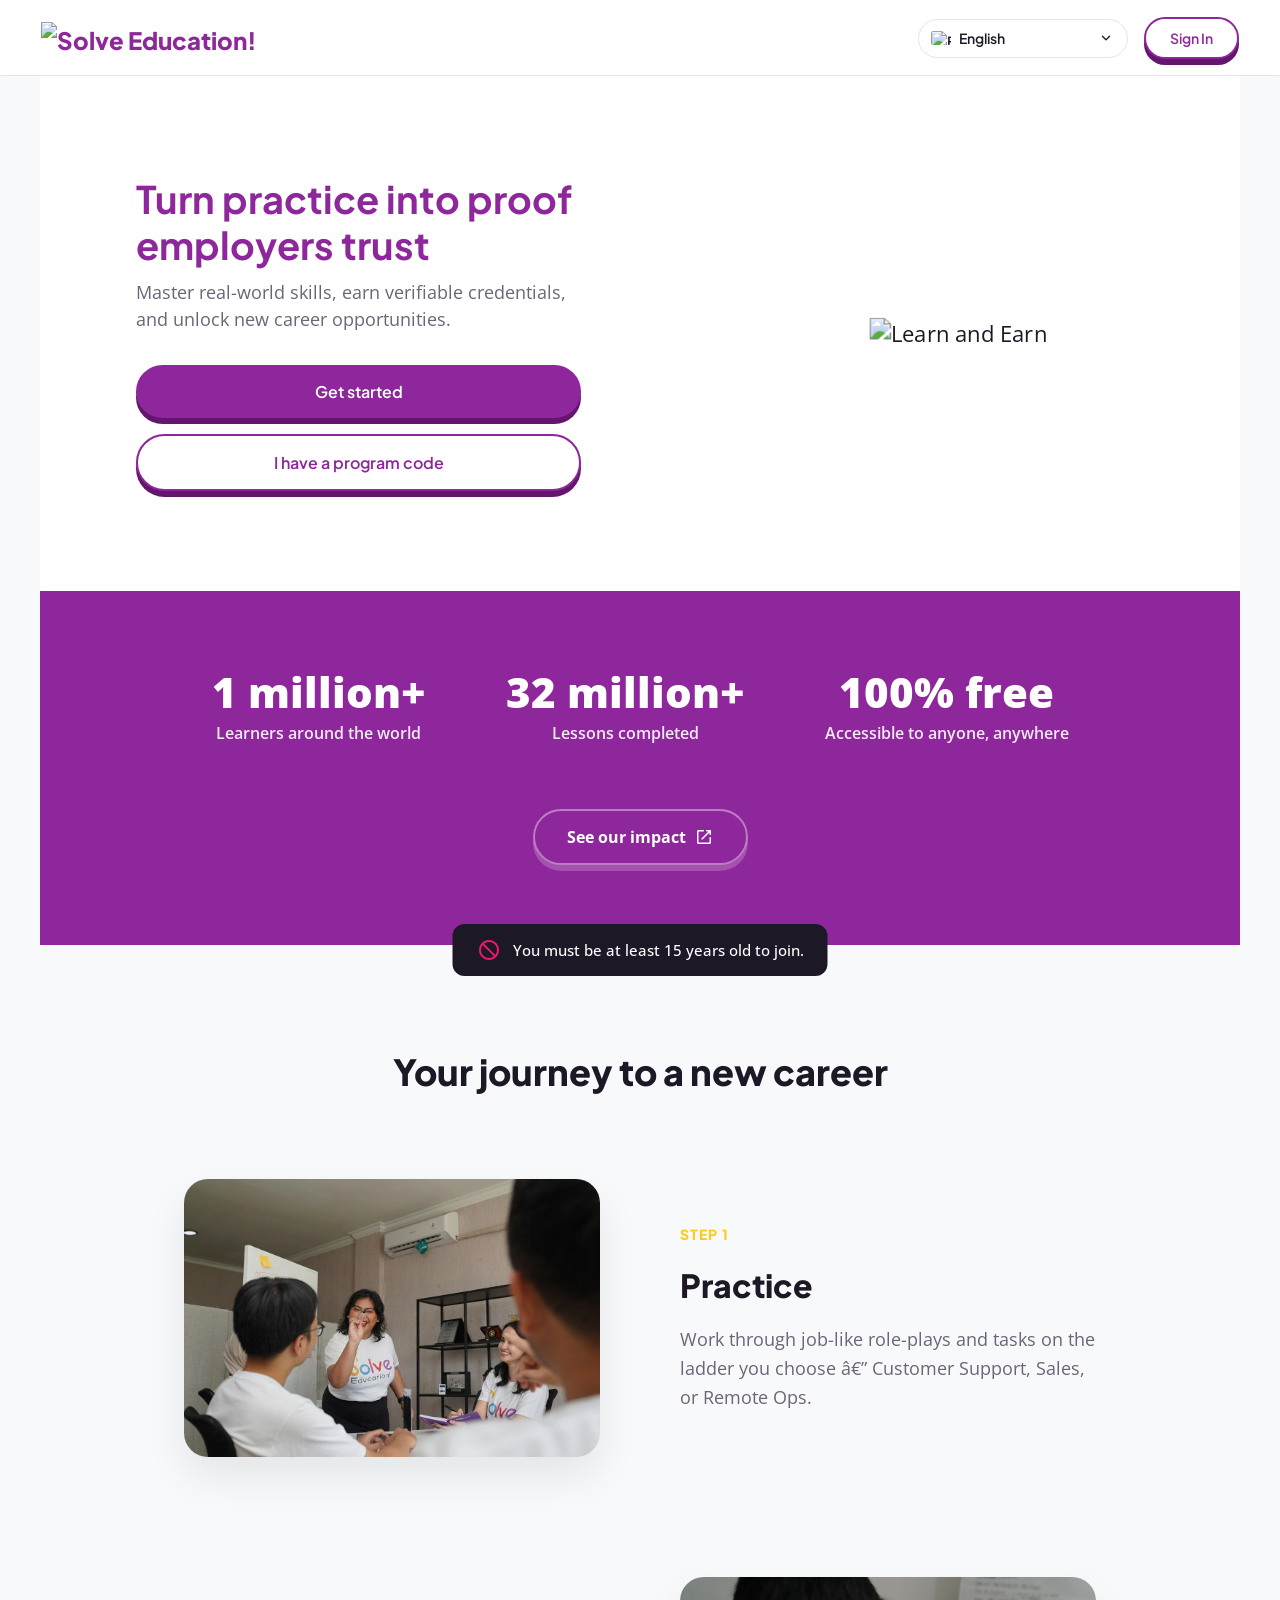
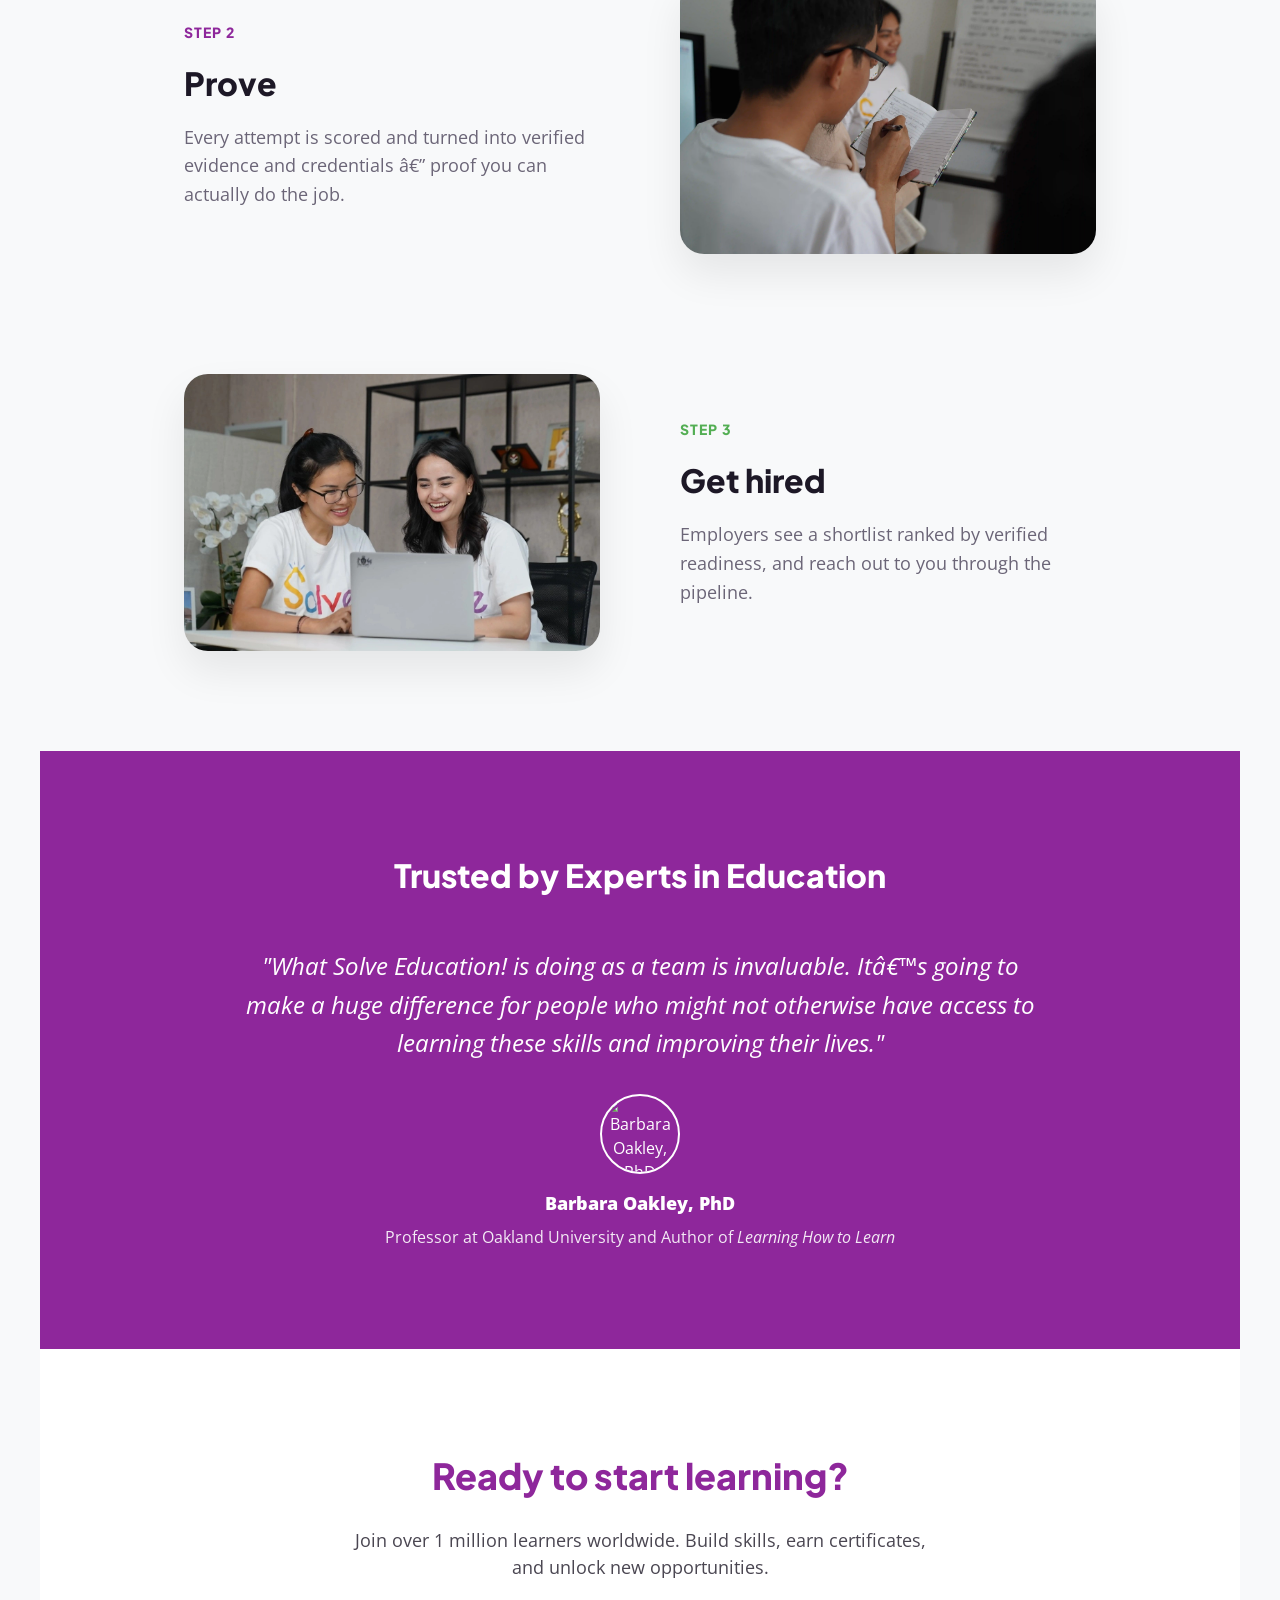
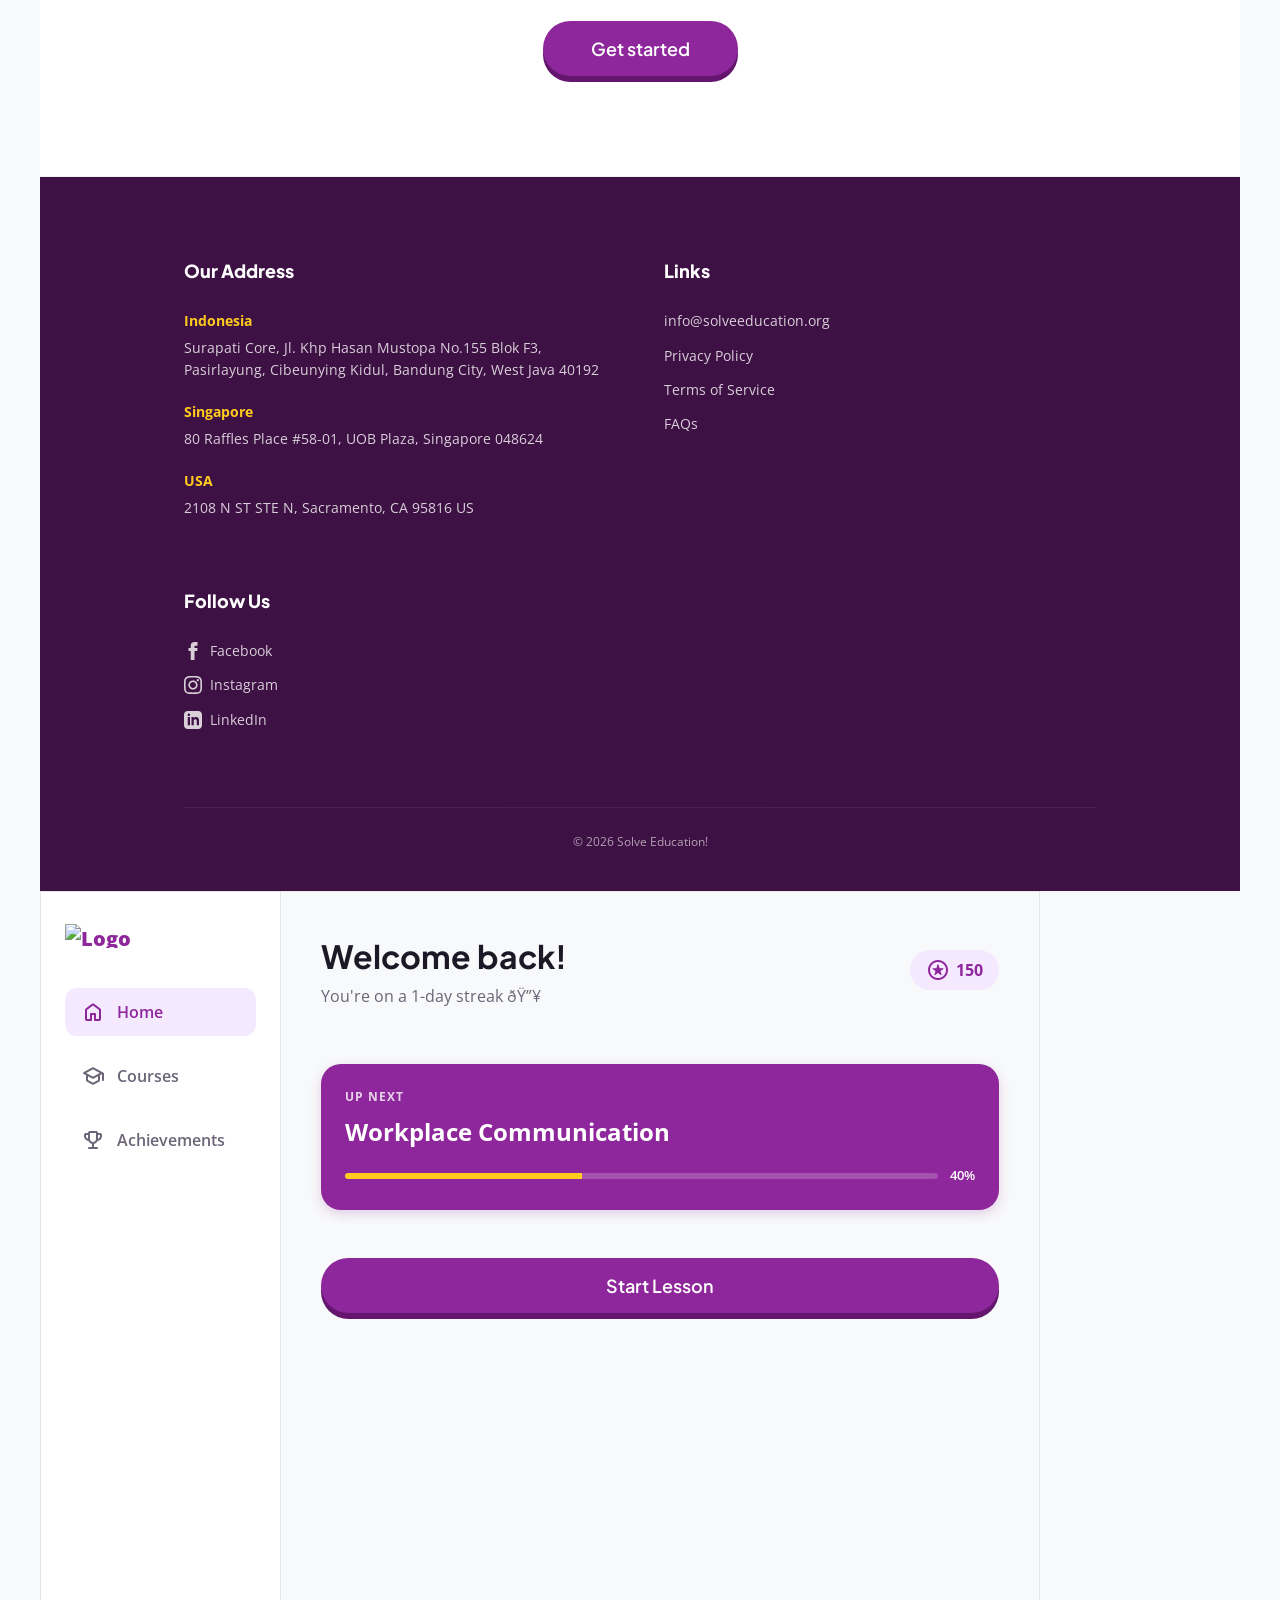
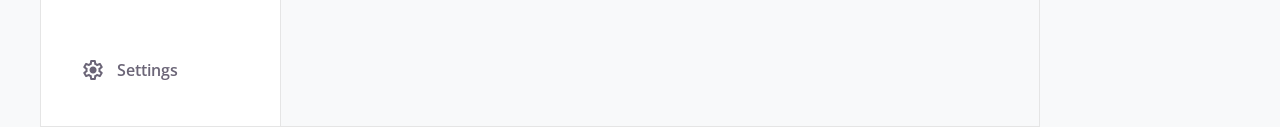
==== design/onboarding-solve-edu/prototype-web.html @ 4d1a0896 "refactor: extract JS and implement missing navigation logic" ====
<!DOCTYPE html>
<html lang="en">
<head>
  <meta charset="UTF-8">
  <meta name="viewport" content="width=device-width, initial-scale=1.0">
  <title>Solve Education! - Try First</title>
  <link rel="preconnect" href="https://fonts.googleapis.com">
  <link rel="preconnect" href="https://fonts.gstatic.com" crossorigin>
  <link href="https://fonts.googleapis.com/css2?family=Open+Sans:wght@400;500;600&family=Plus+Jakarta+Sans:wght@500;600;700;800&display=swap" rel="stylesheet">
  <link rel="stylesheet" href="https://fonts.googleapis.com/css2?family=Material+Symbols+Rounded:opsz,wght,FILL,GRAD@24,400,1,0" />
  <link rel="stylesheet" href="styles.css">
</head>
<body>

  <!-- Global Header -->
  <!-- Global Header -->
  <header id="global-header" class="app-header">
    <a href="#" class="logo" id="logo-link">
      <img src="https://solveeducation.org/wp-content/uploads/SE-New-Updated-Logo-Color.png" alt="Solve Education!" style="height: 32px; width: auto; vertical-align: middle;">
    </a>
    <div style="display: flex; align-items: center; gap: 16px;">
      <div class="custom-select">
        <div class="select-selected" id="lang-select-selected" style="width: 210px; justify-content: space-between; white-space: nowrap;">
          <div style="display: flex; align-items: center; gap: 8px;">
            <img id="selected-flag" class="flag-icon" src="https://flagcdn.com/w20/us.png" alt="English">
            <span id="selected-lang">English</span>
          </div>
          <span class="material-symbols-rounded" style="font-size: 18px;">expand_more</span>
        </div>
        <div class="select-items select-hide" id="lang-options">
          <div id="lang-en">
            <img class="flag-icon" src="https://flagcdn.com/w20/us.png" alt="English">
            <span>English</span>
          </div>
          <div id="lang-id">
            <img class="flag-icon" src="https://flagcdn.com/w20/id.png" alt="Indonesian">
            <span>Bahasa Indonesia</span>
          </div>
        </div>
      </div>
      <button class="btn btn-secondary" style="padding: 10px 24px; font-size: 14px; width: auto;" id="header-signin-btn">Sign In</button>
      <button id="header-signup-btn" class="btn btn-primary" style="padding: 10px 24px; font-size: 14px; width: auto; display: none;" >Get started</button>
    </div>
  </header>

  <!-- Onboarding Header -->
  <header id="onboarding-header" class="app-header" style="display: none; justify-content: flex-start; align-items: center; gap: 16px;">
    <button id="onboarding-back-btn" style="background:none; border:none; color: var(--txt); cursor: pointer; display: flex; align-items: center; justify-content: center; padding: 8px; border-radius: 50%;" onmouseover="this.style.background='rgba(0,0,0,0.05)'" onmouseout="this.style.background='transparent'">
      <span class="material-symbols-rounded" style="font-size: 24px;">arrow_back</span>
    </button>
    <div style="flex: 1; max-width: 400px; height: 8px; background: #e0e0e0; border-radius: 4px; overflow: hidden; margin: 0 auto; box-shadow: inset 0 2px 4px rgba(0,0,0,0.1);">
      <div id="progress-bar" style="width: 0%; height: 100%; background: var(--purple); transition: width 0.5s var(--easing-spring);"></div>
    </div>
    <div style="width: 40px;"></div> <!-- Spacer for balance -->
  </header>

  <main class="main-container">
    
    <!-- S1: Landing -->
    <div id="landing" class="card landing-card active">
      <div id="hero-section" class="card-flex active" style="flex: 1; width: 100%;">
        <div class="landing-col-text">
          <h1 class="title" style="text-align: left; font-size: 38px; line-height: 1.2; color: var(--purple);">Turn practice into proof employers trust</h1>
          <p class="subtitle" style="text-align: left; margin-bottom: 32px; font-size: 18px;">Master real-world skills, earn verifiable credentials, and unlock new career opportunities.</p>
          <div style="display: flex; flex-direction: column; width: 100%;">
            <button class="btn btn-primary" id="hero-start-organic-btn">Get started</button>
            <button class="btn btn-secondary" style="width: 100%; text-align: center; margin-top: 16px;" id="hero-start-program-btn">I have a program code</button>
          </div>
        </div>
        <div class="landing-col-cta">
          <img src="img/landing.png" alt="Learn and Earn" style="max-width: 100%; height: auto; max-height: 600px; object-fit: cover; transform: scale(1.36);">
        </div>
      </div>
      
      <!-- Full-width metrics banner -->
      <div style="width: 100%; background: var(--purple); padding: 80px 12%; display: flex; flex-direction: column; align-items: center; justify-content: center; gap: 48px;">
        <div style="display: flex; align-items: center; justify-content: center; flex-wrap: wrap; gap: 80px; width: 100%;">
          <div style="color: var(--surf); text-align: center;">
            <div style="font-size: 42px; font-weight: 800; line-height: 1;">1 million+</div>
            <div style="font-size: 16px; font-weight: 600; opacity: 0.9; margin-top: 8px;">Learners around the world</div>
          </div>
          
          <div style="color: var(--surf); text-align: center;">
            <div style="font-size: 42px; font-weight: 800; line-height: 1;">32 million+</div>
            <div style="font-size: 16px; font-weight: 600; opacity: 0.9; margin-top: 8px;">Lessons completed</div>
          </div>
          
          <div style="color: var(--surf); text-align: center;">
            <div style="font-size: 42px; font-weight: 800; line-height: 1;">100% free</div>
            <div style="font-size: 16px; font-weight: 600; opacity: 0.9; margin-top: 8px;">Accessible to anyone, anywhere</div>
          </div>
        </div>

        <a href="https://solveeducation.org/program-reports/" target="_blank" class="btn btn-outline-light" style="width: auto; text-decoration: none; padding: 14px 32px; border-radius: 99px; font-weight: 700; margin-top: 16px; display: inline-flex; justify-content: center; align-items: center; gap: 8px;">See our impact <span class="material-symbols-rounded" style="font-size: 20px;">open_in_new</span></a>
      </div>

      <!-- How It Works Section -->
      <div style="background: var(--bg); padding: 100px 12%; position: relative; width: 100%;">
        <h2 style="text-align: center; font-size: 36px; font-weight: 800; color: var(--ink); margin-bottom: 80px;">Your journey to a new career</h2>
        
        <div style="max-width: 1200px; margin: 0 auto; position: relative;">
          
          <!-- Step 1: Image Left, Text Right -->
          <div class="zigzag-row">
            <div class="zigzag-img-wrapper">
              <img src="[data-uri]" alt="Students practicing">
            </div>
            <div class="zigzag-content">
              <div class="zigzag-step" style="color: var(--pri);">Step 1</div>
              <h3 style="font-size: 32px; font-weight: 800; margin-bottom: 16px; color: var(--ink);">Practice</h3>
              <p style="font-size: 18px; color: var(--sub); line-height: 1.6;">Work through job-like role-plays and tasks on the ladder you choose â€” Customer Support, Sales, or Remote Ops.</p>
            </div>
          </div>
          
          <!-- Step 2: Text Left, Image Right -->
          <div class="zigzag-row" style="flex-direction: row-reverse;">
            <div class="zigzag-img-wrapper">
              <img src="[data-uri]" alt="Student showing proof of skills">
            </div>
            <div class="zigzag-content">
              <div class="zigzag-step" style="color: var(--purple);">Step 2</div>
              <h3 style="font-size: 32px; font-weight: 800; margin-bottom: 16px; color: var(--ink);">Prove</h3>
              <p style="font-size: 18px; color: var(--sub); line-height: 1.6;">Every attempt is scored and turned into verified evidence and credentials â€” proof you can actually do the job.</p>
            </div>
          </div>

          <!-- Step 3: Image Left, Text Right -->
          <div class="zigzag-row">
            <div class="zigzag-img-wrapper">
              <img src="[data-uri]" alt="Professional getting hired">
            </div>
            <div class="zigzag-content">
              <div class="zigzag-step" style="color: var(--green);">Step 3</div>
              <h3 style="font-size: 32px; font-weight: 800; margin-bottom: 16px; color: var(--ink);">Get hired</h3>
              <p style="font-size: 18px; color: var(--sub); line-height: 1.6;">Employers see a shortlist ranked by verified readiness, and reach out to you through the pipeline.</p>
            </div>
          </div>
        </div>
      </div>

      <!-- Trusted by Experts Section -->
      <div style="background: var(--purple); padding: 100px 12%; text-align: center; color: var(--surf); width: 100%;">
        <h2 style="font-size: 32px; font-weight: 800; margin-bottom: 48px;">Trusted by Experts in Education</h2>
        <div style="max-width: 800px; margin: 0 auto;">
          <p style="font-size: 24px; font-weight: 400; line-height: 1.6; font-style: italic; margin-bottom: 32px;">
            "What Solve Education! is doing as a team is invaluable. Itâ€™s going to make a huge difference for people who might not otherwise have access to learning these skills and improving their lives."
          </p>
          <img src="https://edbot.ai/assets/images/expert_barbara.webp" alt="Barbara Oakley, PhD" style="width: 80px; height: 80px; border-radius: 50%; object-fit: cover; margin: 0 auto 16px; display: block; border: 2px solid var(--surf);">
          <div style="font-size: 18px; font-weight: 800;">Barbara Oakley, PhD</div>
          <div style="font-size: 16px; opacity: 0.9; margin-top: 8px;">Professor at Oakland University and Author of <em>Learning How to Learn</em></div>
        </div>
      </div>

      <!-- Bottom CTA Section -->
      <div style="background: #ffffff; padding: 100px 12%; text-align: center; border-bottom: 1px solid rgba(0,0,0,0.05);">
        <h2 style="font-size: 36px; font-weight: 800; margin-bottom: 24px; color: var(--purple);">Ready to start learning?</h2>
        <p style="font-size: 18px; margin-bottom: 40px; opacity: 0.8; max-width: 600px; margin-left: auto; margin-right: auto;">Join over 1 million learners worldwide. Build skills, earn certificates, and unlock new opportunities.</p>
        <button class="btn btn-primary" style="width: auto; display: inline-flex; font-size: 18px; padding: 16px 48px; border-radius: 99px; justify-content: center; align-items: center;" id="bottom-start-organic-btn">Get started</button>
      </div>

      <!-- Footer Section -->
      <footer style="background: #3e1144; color: #fff; padding: 80px 12% 40px; font-size: 14px; line-height: 1.6;">
        <div style="max-width: 1200px; margin: 0 auto; display: grid; grid-template-columns: repeat(auto-fit, minmax(280px, 1fr)); gap: 48px;">
          
          <!-- Locations -->
          <div>
            <h4 style="font-size: 18px; font-weight: 800; margin-bottom: 24px;">Our Address</h4>
            <div style="margin-bottom: 20px;">
              <strong style="display: block; margin-bottom: 4px; color: var(--pri);">Indonesia</strong>
              <span style="opacity: 0.8;">Surapati Core, Jl. Khp Hasan Mustopa No.155 Blok F3, Pasirlayung, Cibeunying Kidul, Bandung City, West Java 40192</span>
            </div>
            <div style="margin-bottom: 20px;">
              <strong style="display: block; margin-bottom: 4px; color: var(--pri);">Singapore</strong>
              <span style="opacity: 0.8;">80 Raffles Place #58-01, UOB Plaza, Singapore 048624</span>
            </div>
            <div style="margin-bottom: 20px;">
              <strong style="display: block; margin-bottom: 4px; color: var(--pri);">USA</strong>
              <span style="opacity: 0.8;">2108 N ST STE N, Sacramento, CA 95816 US</span>
            </div>
          </div>

          <!-- Links -->
          <div>
            <h4 style="font-size: 18px; font-weight: 800; margin-bottom: 24px;">Links</h4>
            <ul style="list-style: none; padding: 0; margin: 0;">
              <li style="margin-bottom: 12px;"><a href="mailto:info@solveeducation.org" class="footer-link">info@solveeducation.org</a></li>
              <li style="margin-bottom: 12px;"><a href="https://solveeducation.org/privacy-policy/" target="_blank" class="footer-link">Privacy Policy</a></li>
              <li style="margin-bottom: 12px;"><a href="https://solveeducation.org/terms-of-service/" target="_blank" class="footer-link">Terms of Service</a></li>
              <li style="margin-bottom: 12px;"><a href="https://solveeducation.org/faqs/" target="_blank" class="footer-link">FAQs</a></li>
            </ul>
          </div>

          <!-- Socials -->
          <div>
            <h4 style="font-size: 18px; font-weight: 800; margin-bottom: 24px;">Follow Us</h4>
            <ul style="list-style: none; padding: 0; margin: 0;">
              <li style="margin-bottom: 12px;"><a href="https://www.facebook.com/solveeducation/" target="_blank" class="footer-link" style="display: flex; align-items: center; gap: 8px;"><svg xmlns="http://www.w3.org/2000/svg" width="18" height="18" viewBox="0 0 24 24" fill="currentColor"><path d="M9 8h-3v4h3v12h5v-12h3.642l.358-4h-4v-1.667c0-.955.192-1.333 1.115-1.333h2.885v-5h-3.808c-3.596 0-5.192 1.583-5.192 4.615v3.385z"/></svg> Facebook</a></li>
              <li style="margin-bottom: 12px;"><a href="https://www.instagram.com/solveeducation" target="_blank" class="footer-link" style="display: flex; align-items: center; gap: 8px;"><svg xmlns="http://www.w3.org/2000/svg" width="18" height="18" viewBox="0 0 24 24" fill="currentColor"><path d="M12 2.163c3.204 0 3.584.012 4.85.07 3.252.148 4.771 1.691 4.919 4.919.058 1.265.069 1.645.069 4.849 0 3.205-.012 3.584-.069 4.849-.149 3.225-1.664 4.771-4.919 4.919-1.266.058-1.644.07-4.85.07-3.204 0-3.584-.012-4.849-.07-3.26-.149-4.771-1.699-4.919-4.92-.058-1.265-.07-1.644-.07-4.849 0-3.204.013-3.583.07-4.849.149-3.227 1.664-4.771 4.919-4.919 1.266-.057 1.645-.069 4.849-.069zm0-2.163c-3.259 0-3.667.014-4.947.072-4.358.2-6.78 2.618-6.98 6.98-.059 1.281-.073 1.689-.073 4.948 0 3.259.014 3.668.072 4.948.2 4.358 2.618 6.78 6.98 6.98 1.281.058 1.689.072 4.948.072 3.259 0 3.668-.014 4.948-.072 4.354-.2 6.782-2.618 6.979-6.98.059-1.28.073-1.689.073-4.948 0-3.259-.014-3.667-.072-4.947-.196-4.354-2.617-6.78-6.979-6.98-1.281-.059-1.69-.073-4.949-.073zm0 5.838c-3.403 0-6.162 2.759-6.162 6.162s2.759 6.163 6.162 6.163 6.162-2.759 6.162-6.163c0-3.403-2.759-6.162-6.162-6.162zm0 10.162c-2.209 0-4-1.79-4-4 0-2.209 1.791-4 4-4s4 1.791 4 4c0 2.21-1.791 4-4 4zm6.406-11.845c-.796 0-1.441.645-1.441 1.44s.645 1.44 1.441 1.44c.795 0 1.439-.645 1.439-1.44s-.644-1.44-1.439-1.44z"/></svg> Instagram</a></li>
              <li style="margin-bottom: 12px;"><a href="https://www.linkedin.com/company/solve-education-/" target="_blank" class="footer-link" style="display: flex; align-items: center; gap: 8px;"><svg xmlns="http://www.w3.org/2000/svg" width="18" height="18" viewBox="0 0 24 24" fill="currentColor"><path d="M19 0h-14c-2.761 0-5 2.239-5 5v14c0 2.761 2.239 5 5 5h14c2.762 0 5-2.239 5-5v-14c0-2.761-2.238-5-5-5zm-11 19h-3v-11h3v11zm-1.5-12.268c-.966 0-1.75-.79-1.75-1.764s.784-1.764 1.75-1.764 1.75.79 1.75 1.764-.783 1.764-1.75 1.764zm13.5 12.268h-3v-5.604c0-3.368-4-3.113-4 0v5.604h-3v-11h3v1.765c1.396-2.586 7-2.777 7 2.476v6.759z"/></svg> LinkedIn</a></li>
            </ul>
          </div>

        </div>
        <div style="max-width: 1200px; margin: 64px auto 0; border-top: 1px solid rgba(255,255,255,0.1); padding-top: 24px; text-align: center; opacity: 0.6; font-size: 12px;">
          &copy; 2026 Solve Education!
        </div>
      </footer>
    </div>

    <!-- S2: Code Entry (Modal) -->
    <div id="code_entry_modal" class="modal-overlay">
      <div class="modal-content text-center">
        <button class="modal-close" aria-label="Close" id="close-code-modal-btn">
          <span class="material-symbols-rounded">close</span>
        </button>
        <h1 class="title" style="margin-top: 8px;">Join your program</h1>
        <p class="subtitle">Enter the 6-character code from your facilitator or teacher. (Hint: Try "123456")</p>
        
        <div class="code-input-group" id="code-group">
          <input type="text" maxlength="1" class="code-digit" autofocus>
          <input type="text" maxlength="1" class="code-digit">
          <input type="text" maxlength="1" class="code-digit">
          <input type="text" maxlength="1" class="code-digit">
          <input type="text" maxlength="1" class="code-digit">
          <input type="text" maxlength="1" class="code-digit">
        </div>
        
        <div class="error-text" id="code_error">
          <span class="material-symbols-rounded" style="vertical-align: middle; font-size: 18px;">error</span> 
          Invalid code entered. Please try again.
        </div>
        
        <button id="join_btn" class="btn btn-primary"  disabled>Join</button>
      </div>
    </div>

    <!-- S2.1: Name Gate -->
    <div id="name_gate" class="card text-center">
      <div style="max-width: 900px !important; width: 100%;">
        <h1 id="name_gate_title" class="title" style="margin-top: 16px;"><span style="font-size: 16px; font-weight: 500; color: var(--sub); display: block; margin-bottom: 8px;">Welcome!</span>What is your name?</h1>
      </div>
      <div style="max-width: 400px; width: 100%; margin: 32px auto;">
        <input type="text" id="name_input" class="input-field" placeholder="Please enter your name here" style="width: 100%; text-align: left;" oninput="validateName()">
        <div id="name_error" class="error-text" style="display: none; text-align: left; margin-top: 8px;">Name must be 3-50 characters and can only include letters, numbers, and (/ . - ')</div>
      </div>
    </div>

    <!-- S2.2: Country Gate -->
    <div id="country_gate" class="card text-center">
      <div style="max-width: 900px !important; width: 100%;">
        <h1 id="country_gate_title" class="title" style="margin-top: 16px;">Where are you from?</h1>
      </div>
      <div style="max-width: 400px; width: 100%; margin: 32px auto;">
        <div id="country_combobox" class="custom-select" style="width: 100%; text-align: left; position: relative;">
          <div class="input-field" style="display: flex; align-items: center; gap: 12px; margin-bottom: 0; background: var(--surf);">
            <img id="country_select_flag" class="flag-icon" src="" alt="" style="display: none; width: 24px; height: 18px;">
            <input type="text" id="country_search" role="combobox" aria-labelledby="country_gate_title" aria-autocomplete="list" aria-controls="country_list" aria-expanded="false" autocomplete="off" placeholder="Type your country here" oninput="handleCountryInput()" onkeydown="handleCountryKeydown(event)" style="flex: 1; min-width: 0; border: 0; outline: 0; background: transparent; font: inherit; color: var(--ink);">
          </div>
          <div id="country_dropdown" class="select-items select-hide" role="presentation" style="width: 100%; max-height: 300px; top: 100%; left: 0; position: absolute; overflow-y: auto; z-index: 100; margin-top: 8px; padding: 0;">
            <div id="country_list" role="listbox"></div>
            <div id="country_status" class="country-empty-state" role="status"></div>
          </div>
        </div>
      </div>
    </div>

    <!-- S3: Age Gate -->
    <div id="age_gate" class="card text-center">
      <div style="max-width: 900px !important; width: 100%;"><h1 class="title" style="margin-top: 16px;">How would you describe yourself?</h1></div>
      
      <div id="age-primary-options" style="display: grid; grid-template-columns: repeat(auto-fit, minmax(220px, 1fr)); gap: 24px; margin-top: 48px; max-width: 900px !important;">
        <div class="option-card" id="age-btn-teen" style="display: flex; flex-direction: column; align-items: center; justify-content: center; padding: 40px 16px; gap: 16px;">
          <span class="material-symbols-rounded" style="font-size: 48px; color: var(--blue);">backpack</span>
          <div>
            <div style="font-weight: 800; font-size: 20px; margin-bottom: 8px;">I am a teen</div>
            <div style="font-size: 14px; opacity: 0.8;">(13-17 years old)</div>
          </div>
        </div>
        
        <div class="option-card" id="age-btn-young-adult" style="display: flex; flex-direction: column; align-items: center; justify-content: center; padding: 40px 16px; gap: 16px;">
          <span class="material-symbols-rounded" style="font-size: 48px; color: var(--green);">school</span>
          <div>
            <div style="font-weight: 800; font-size: 20px; margin-bottom: 8px;">I am a young adult</div>
            <div style="font-size: 14px; opacity: 0.8;">(18-24 years old)</div>
          </div>
        </div>
        
        <div class="option-card" id="age-btn-adult" style="display: flex; flex-direction: column; align-items: center; justify-content: center; padding: 40px 16px; gap: 16px;">
          <span class="material-symbols-rounded" style="font-size: 48px; color: var(--magenta);">work</span>
          <div>
            <div style="font-weight: 800; font-size: 20px; margin-bottom: 8px;">I am an adult</div>
            <div style="font-size: 14px; opacity: 0.8;">(25-64 years old)</div>
          </div>
        </div>
      </div>

      <div id="age-adult-options" style="display: none; flex-direction: column; gap: 16px; margin-top: 32px; max-width: 900px !important; width: 100%;">
        <h2 style="font-size: 20px; font-weight: 700; margin-bottom: 8px;">Which range fits best?</h2>
        <div style="display: flex; flex-direction: row; flex-wrap: wrap; justify-content: center; gap: 16px; width: 100%;">
          <div class="option-card" id="age-btn-adult-25" style="flex: 1; min-width: 120px; padding: 24px 16px;">25-34</div>
          <div class="option-card" id="age-btn-adult-35" style="flex: 1; min-width: 120px; padding: 24px 16px;">35-44</div>
          <div class="option-card" id="age-btn-adult-45" style="flex: 1; min-width: 120px; padding: 24px 16px;">45-54</div>
          <div class="option-card" id="age-btn-adult-55" style="flex: 1; min-width: 120px; padding: 24px 16px;">55+</div>
        </div>
      </div>
      
    </div>



    <!-- S5: Goal Intake (Organic) -->
    <div id="goal_intake" class="card text-center">
      <div class="text-center" style="margin-top: 16px; max-width: 900px !important; width: 100%;">
        <h1 id="goal_intake_title" class="title">What do you want to get better at?</h1>
      </div>

      <div id="goal_grid" class="goal-grid" role="group" aria-labelledby="goal_intake_title">
        <!-- Populated from goalOptions by JS -->
      </div>
    </div>

    <!-- S6: Assigned Content (Program) -->
    <div id="assigned_content" class="card text-center">
      <h1 class="title">Almost there!</h1>
      <p class="subtitle" id="assigned_content_subtitle">Please complete your registration to join your learning cohort.</p>
      
      <div style="background: var(--blue-bg); border-radius: 16px; padding: 24px; text-align: left; margin-bottom: 32px;">
        <div style="font-size: 13px; font-weight: 700; color: var(--blue); text-transform: uppercase; letter-spacing: 0.5px;">Program</div>
        <div style="font-size: 20px; font-weight: 700; color: var(--ink); margin-top: 4px;">Youth Job Readiness 2026</div>
        <div style="font-size: 14px; color: var(--ink2); margin-top: 4px;">Jakarta Tech Initiative</div>
        <div style="display: flex; align-items: center; gap: 8px; margin-top: 16px;">
          <span class="material-symbols-rounded" style="color: var(--blue);">person</span>
          <span style="font-size: 14px; font-weight: 500;">Facilitator: Jane Doe</span>
        </div>
      </div>
      

    </div>

    <!-- S7: Save-Progress Wall -->
    <div id="save_wall" class="card text-center">
      <div style="display: flex; flex-wrap: wrap; gap: 48px; width: 100%; max-width: 900px !important; margin: 0 auto; text-align: left;">
        
        <!-- Column 1: CTA & Summary -->
        <div style="flex: 1 1 350px; display: flex; flex-direction: column; justify-content: center;">
          <img src="img/register.png" alt="Register" style="width: 100%; max-width: 750px; margin: 0 auto; margin-bottom: 24px;">
          <!-- Profile Summary -->
          <div id="profile_summary" style="background: var(--bg); border: 1px solid var(--hair); border-radius: 12px; padding: 16px; margin-bottom: 24px; display: none; width: 100%;">
             <div style="font-weight: 700; font-size: 18px; margin-bottom: 8px;" id="summary_name">Learner</div>
             <div style="font-size: 14px; color: var(--sub); display: flex; align-items: center; gap: 8px; margin-bottom: 4px;">
                <span class="material-symbols-rounded" style="font-size: 18px;">location_on</span> <span id="summary_country">Not specified</span>
             </div>
             <div style="font-size: 14px; color: var(--sub); display: flex; align-items: center; gap: 8px; margin-bottom: 4px;">
                <span class="material-symbols-rounded" style="font-size: 18px;">calendar_today</span> <span id="summary_age">Not specified</span>
             </div>
             <div style="font-size: 14px; color: var(--sub); display: flex; align-items: center; gap: 8px;">
                <span class="material-symbols-rounded" style="font-size: 18px;">flag</span> <span id="summary_goal">Not specified</span>
             </div>
          </div>
        </div>

        <!-- Column 2: SSO Options -->
        <div style="flex: 1 1 350px; display: flex; flex-direction: column; justify-content: center; align-items: center;">
          <h1 id="save_wall_title" class="title" style="text-align: center;">Create your account</h1>
          <p id="save_wall_subtitle" class="subtitle" style="text-align: center;">Join to save your personalized profile and start learning.</p>
          
          <div id="save_wall_divider" style="width: 100%; height: 1px; background: var(--hair); margin: 24px 0;"></div>
          <button class="sso-btn" id="sso-btn-google">
            <svg width="20" height="20" viewBox="0 0 18 18"><path d="M17.64 9.2c0-.64-.06-1.25-.16-1.84H9v3.48h4.84a4.14 4.14 0 0 1-1.8 2.72v2.26h2.92c1.7-1.57 2.68-3.88 2.68-6.62z" fill="#4285F4"></path><path d="M9 18c2.43 0 4.47-.8 5.96-2.18l-2.92-2.26c-.8.54-1.84.86-3.04.86-2.34 0-4.32-1.58-5.03-3.7H.96v2.33A9 9 0 0 0 9 18z" fill="#34A853"></path><path d="M3.97 10.72a5.4 5.4 0 0 1 0-3.44V4.95H.96a9 9 0 0 0 0 8.1l3.01-2.33z" fill="#FBBC05"></path><path d="M9 3.58c1.32 0 2.5.45 3.44 1.35l2.58-2.59A9 9 0 0 0 .96 4.95l3.01 2.33C4.68 5.16 6.66 3.58 9 3.58z" fill="#EA4335"></path></svg>
            <span id="sso_google_text">Continue with Google</span>
          </button>
          <button class="sso-btn" id="sso-btn-apple">
            <svg width="18" height="20" viewBox="0 0 16 19" fill="#000"><path d="M13.3 10.1c0-2.4 2-3.6 2.1-3.7-1.1-1.7-2.9-1.9-3.5-1.9-1.5-.2-2.9.9-3.7.9-.8 0-1.9-.9-3.2-.8C3.4 4.6 1.9 5.5 1.1 7c-1.7 3-.4 7.4 1.2 9.8.8 1.2 1.7 2.5 3 2.4 1.2-.1 1.7-.8 3.1-.8s1.9.8 3.2.8c1.3 0 2.2-1.2 3-2.4.9-1.4 1.3-2.7 1.3-2.8-.1 0-2.5-1-2.6-3.9zM11 3c.7-.8 1.1-1.9 1-3-1 0-2.1.7-2.8 1.5-.6.7-1.2 1.8-1 2.9 1.1.1 2.2-.6 2.8-1.4z"></path></svg>
            <span id="sso_apple_text">Continue with Apple</span>
          </button>
          <button class="sso-btn" id="sso-btn-facebook">
            <svg width="20" height="20" viewBox="0 0 24 24" fill="#1877F2"><path d="M24 12.07C24 5.41 18.63 0 12 0S0 5.4 0 12.07C0 18.1 4.39 23.1 10.13 24v-8.44H7.08v-3.49h3.04V9.41c0-3.02 1.8-4.7 4.54-4.7 1.31 0 2.68.24 2.68.24v2.97h-1.5c-1.5 0-1.96.93-1.96 1.89v2.26h3.32l-.53 3.5h-2.8V24C19.62 23.1 24 18.1 24 12.07z"/></svg>
            <span id="sso_facebook_text">Continue with Facebook</span>
          </button>
          <button class="sso-btn" id="sso-btn-telegram">
            <svg width="20" height="20" viewBox="0 0 24 24" fill="#229ED9"><path d="M11.94 0C5.33 0 0 5.34 0 11.95c0 6.6 5.33 11.94 11.94 11.94 6.6 0 11.95-5.34 11.95-11.94C23.89 5.34 18.54 0 11.94 0zm6.54 8.24l-2.2 10.37c-.16.73-.59.9-1.2.56l-3.32-2.45-1.6 1.54c-.18.18-.32.32-.66.32l.24-3.38 6.16-5.56c.26-.24-.06-.37-.41-.14l-7.61 4.79-3.28-.99c-.71-.22-.72-.7.15-1.04l12.83-4.94c.59-.22 1.11.13.9.92z"/></svg>
            <span id="sso_telegram_text">Continue with Telegram</span>
          </button>
          
          <div style="margin-top: 24px; text-align: center; width: 100%;">
            <span style="color: var(--sub); font-size: 15px;">Already have an account? </span>
            <button class="btn-text" style="display: inline; margin-top: 0;" id="save-wall-signin-btn">Sign In</button>
          </div>
        </div>

      </div>
    </div>
    
    <!-- S8: Sign In (Modal) -->
    <div id="sign_in_modal" class="modal-overlay">
      <div class="modal-content text-center">
        <button class="back-button" aria-label="Close" id="close-signin-modal-btn" style="position: absolute; top: 16px; left: 16px;">
          <span class="material-symbols-rounded">close</span>
        </button>
        <h1 class="title" style="margin-top: 16px;">Login</h1>
        <div style="height: 1px; background: var(--hair); margin: 24px 0;"></div>
        
        <button class="sso-btn" id="signin-btn-google">
          <svg width="20" height="20" viewBox="0 0 18 18"><path d="M17.64 9.2c0-.64-.06-1.25-.16-1.84H9v3.48h4.84a4.14 4.14 0 0 1-1.8 2.72v2.26h2.92c1.7-1.57 2.68-3.88 2.68-6.62z" fill="#4285F4"></path><path d="M9 18c2.43 0 4.47-.8 5.96-2.18l-2.92-2.26c-.8.54-1.84.86-3.04.86-2.34 0-4.32-1.58-5.03-3.7H.96v2.33A9 9 0 0 0 9 18z" fill="#34A853"></path><path d="M3.97 10.72a5.4 5.4 0 0 1 0-3.44V4.95H.96a9 9 0 0 0 0 8.1l3.01-2.33z" fill="#FBBC05"></path><path d="M9 3.58c1.32 0 2.5.45 3.44 1.35l2.58-2.59A9 9 0 0 0 .96 4.95l3.01 2.33C4.68 5.16 6.66 3.58 9 3.58z" fill="#EA4335"></path></svg>
          Login with Google
        </button>
        <button class="sso-btn" id="signin-btn-apple">
          <svg width="18" height="20" viewBox="0 0 16 19" fill="#000"><path d="M13.3 10.1c0-2.4 2-3.6 2.1-3.7-1.1-1.7-2.9-1.9-3.5-1.9-1.5-.2-2.9.9-3.7.9-.8 0-1.9-.9-3.2-.8C3.4 4.6 1.9 5.5 1.1 7c-1.7 3-.4 7.4 1.2 9.8.8 1.2 1.7 2.5 3 2.4 1.2-.1 1.7-.8 3.1-.8s1.9.8 3.2.8c1.3 0 2.2-1.2 3-2.4.9-1.4 1.3-2.7 1.3-2.8-.1 0-2.5-1-2.6-3.9zM11 3c.7-.8 1.1-1.9 1-3-1 0-2.1.7-2.8 1.5-.6.7-1.2 1.8-1 2.9 1.1.1 2.2-.6 2.8-1.4z"></path></svg>
          Login with Apple
        </button>
        <button class="sso-btn" id="signin-btn-facebook">
          <svg width="20" height="20" viewBox="0 0 24 24" fill="#1877F2"><path d="M24 12.07C24 5.41 18.63 0 12 0S0 5.4 0 12.07C0 18.1 4.39 23.1 10.13 24v-8.44H7.08v-3.49h3.04V9.41c0-3.02 1.8-4.7 4.54-4.7 1.31 0 2.68.24 2.68.24v2.97h-1.5c-1.5 0-1.96.93-1.96 1.89v2.26h3.32l-.53 3.5h-2.8V24C19.62 23.1 24 18.1 24 12.07z"/></svg>
          Login with Facebook
        </button>
        <button class="sso-btn" id="signin-btn-telegram">
          <svg width="20" height="20" viewBox="0 0 24 24" fill="#229ED9"><path d="M11.94 0C5.33 0 0 5.34 0 11.95c0 6.6 5.33 11.94 11.94 11.94 6.6 0 11.95-5.34 11.95-11.94C23.89 5.34 18.54 0 11.94 0zm6.54 8.24l-2.2 10.37c-.16.73-.59.9-1.2.56l-3.32-2.45-1.6 1.54c-.18.18-.32.32-.66.32l.24-3.38 6.16-5.56c.26-.24-.06-.37-.41-.14l-7.61 4.79-3.28-.99c-.71-.22-.72-.7.15-1.04l12.83-4.94c.59-.22 1.11.13.9.92z"/></svg>
          Login with Telegram
        </button>
        
        <div style="margin-top: 24px;">
          <span style="color: var(--sub); font-size: 15px;">New user? </span>
          <button class="btn-text" style="display: inline; margin-top: 0;" id="signin-modal-signup-btn">Sign up</button>
        </div>
      </div>
    </div>

    <!-- S9: Learning Home (Boundary) -->
    <div id="learning_home" class="card home-card">
      <aside class="home-sidebar">
        <div style="font-weight: 800; font-size: 20px; color: var(--purple); margin-bottom: 24px; display: flex; align-items: center; gap: 8px;">
            <img src="https://solveeducation.org/wp-content/uploads/SE-New-Updated-Logo-Color.png" alt="Logo" style="height: 24px;">
        </div>
        <div class="home-nav-item active"><span class="material-symbols-rounded">home</span> Home</div>
        <div class="home-nav-item"><span class="material-symbols-rounded">school</span> Courses</div>
        <div class="home-nav-item"><span class="material-symbols-rounded">emoji_events</span> Achievements</div>
        <div style="flex: 1;"></div>
        <div class="home-nav-item"><span class="material-symbols-rounded">settings</span> Settings</div>
      </aside>
      <div class="home-main">
      <div style="display: flex; justify-content: space-between; align-items: center; margin-bottom: 32px;">
        <div>
          <h1 id="home_greeting" class="title" style="margin-bottom: 4px;">Welcome back!</h1>
          <p class="subtitle" style="margin-bottom: 0;">You're on a 1-day streak ðŸ”¥</p>
        </div>
        <div style="background: var(--purple-bg); color: var(--purple); padding: 8px 16px; border-radius: 99px; font-weight: 700; display: flex; align-items: center; gap: 6px;">
          <span class="material-symbols-rounded">stars</span> 150
        </div>
      </div>
      
      <div style="background: var(--purple); border-radius: 20px; padding: 24px; color: #fff; margin-bottom: 24px; box-shadow: 0 4px 12px rgba(142,39,155,0.2);">
        <div style="font-size: 12px; font-weight: 700; text-transform: uppercase; letter-spacing: 1px; opacity: 0.8;">Up Next</div>
        <div id="home_course_title" style="font-size: 24px; font-weight: 700; margin: 8px 0 16px;">Workplace Communication</div>
        <div style="display: flex; align-items: center; gap: 12px;">
          <div style="flex: 1; height: 6px; background: rgba(255,255,255,0.2); border-radius: 99px; overflow: hidden;">
            <div style="width: 40%; height: 100%; background: var(--pri);"></div>
          </div>
          <div style="font-size: 13px; font-weight: 600;">40%</div>
        </div>
      </div>

      <div id="home_program_tasks" style="display: none; background: white; border: 1px solid var(--hair); border-radius: 20px; padding: 24px; margin-bottom: 24px;">
        <div style="font-size: 18px; font-weight: 800; color: var(--ink); margin-bottom: 8px;"><span id="home_program_name">Youth Job Readiness 2026</span> Tasks</div>
        <p style="color: var(--sub); font-size: 14px; margin-bottom: 20px;">Complete these tasks to finish your program requirements.</p>
        <div style="display: flex; flex-direction: column; gap: 16px;">
          <label style="display: flex; align-items: center; gap: 12px; font-size: 15px; font-weight: 500; cursor: pointer;">
            <input type="checkbox" checked disabled style="width: 20px; height: 20px; accent-color: var(--green);"> Complete Registration
          </label>
          <label style="display: flex; align-items: center; gap: 12px; font-size: 15px; font-weight: 500; cursor: pointer;">
            <input type="checkbox" style="width: 20px; height: 20px; accent-color: var(--purple);"> Take the Baseline Assessment
          </label>
          <label style="display: flex; align-items: center; gap: 12px; font-size: 15px; font-weight: 500; cursor: pointer;">
            <input type="checkbox" style="width: 20px; height: 20px; accent-color: var(--purple);"> Complete 3 Modules
          </label>
          <label style="display: flex; align-items: center; gap: 12px; font-size: 15px; font-weight: 500; cursor: pointer;">
            <input type="checkbox" style="width: 20px; height: 20px; accent-color: var(--purple);"> Earn your Certificate
          </label>
        </div>
      </div>
      <button class="btn btn-primary" style="font-size: 18px;" id="start-lesson-btn">Start Lesson</button>
      </div>
    </div>

    <div id="onboarding-footer" style="display: none; position: fixed; bottom: 0; left: 0; width: 100%; background: var(--surf); border-top: 1px solid var(--hair); padding: 16px 24px; z-index: 100; justify-content: center; align-items: center; box-shadow: 0 -4px 12px rgba(0,0,0,0.05);">
      <div style="max-width: 520px; width: 100%; display: flex; justify-content: center;">
        <button id="global-continue-btn" class="btn btn-primary" style="width: 100%;" >Continue</button>
      </div>
    </div>
  </main>

  <div id="snackbar" class="snackbar">
    <span class="material-symbols-rounded">block</span>
    <span id="snackbar_text">You must be at least 15 years old to join.</span>
  </div>

  <script src="data.js"></script>
  <script src="main.js"></script>
</body>
</html>
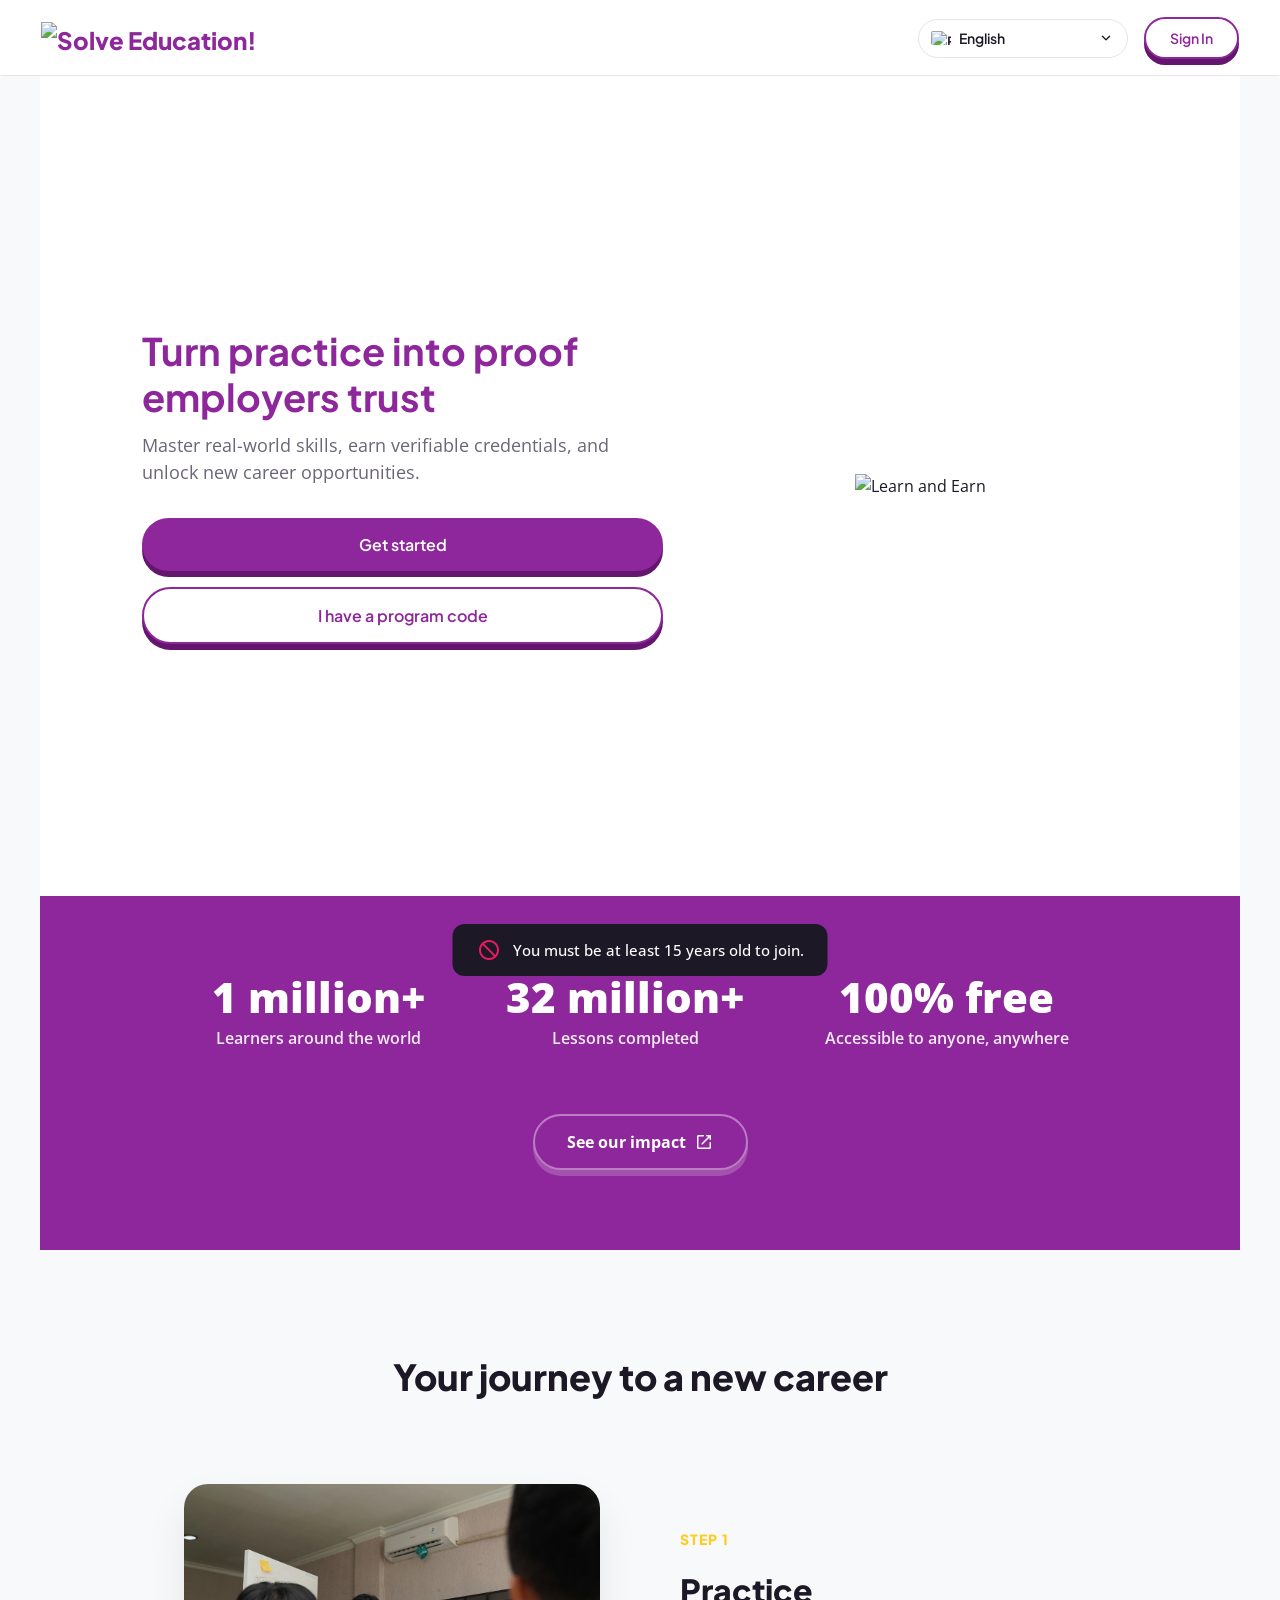
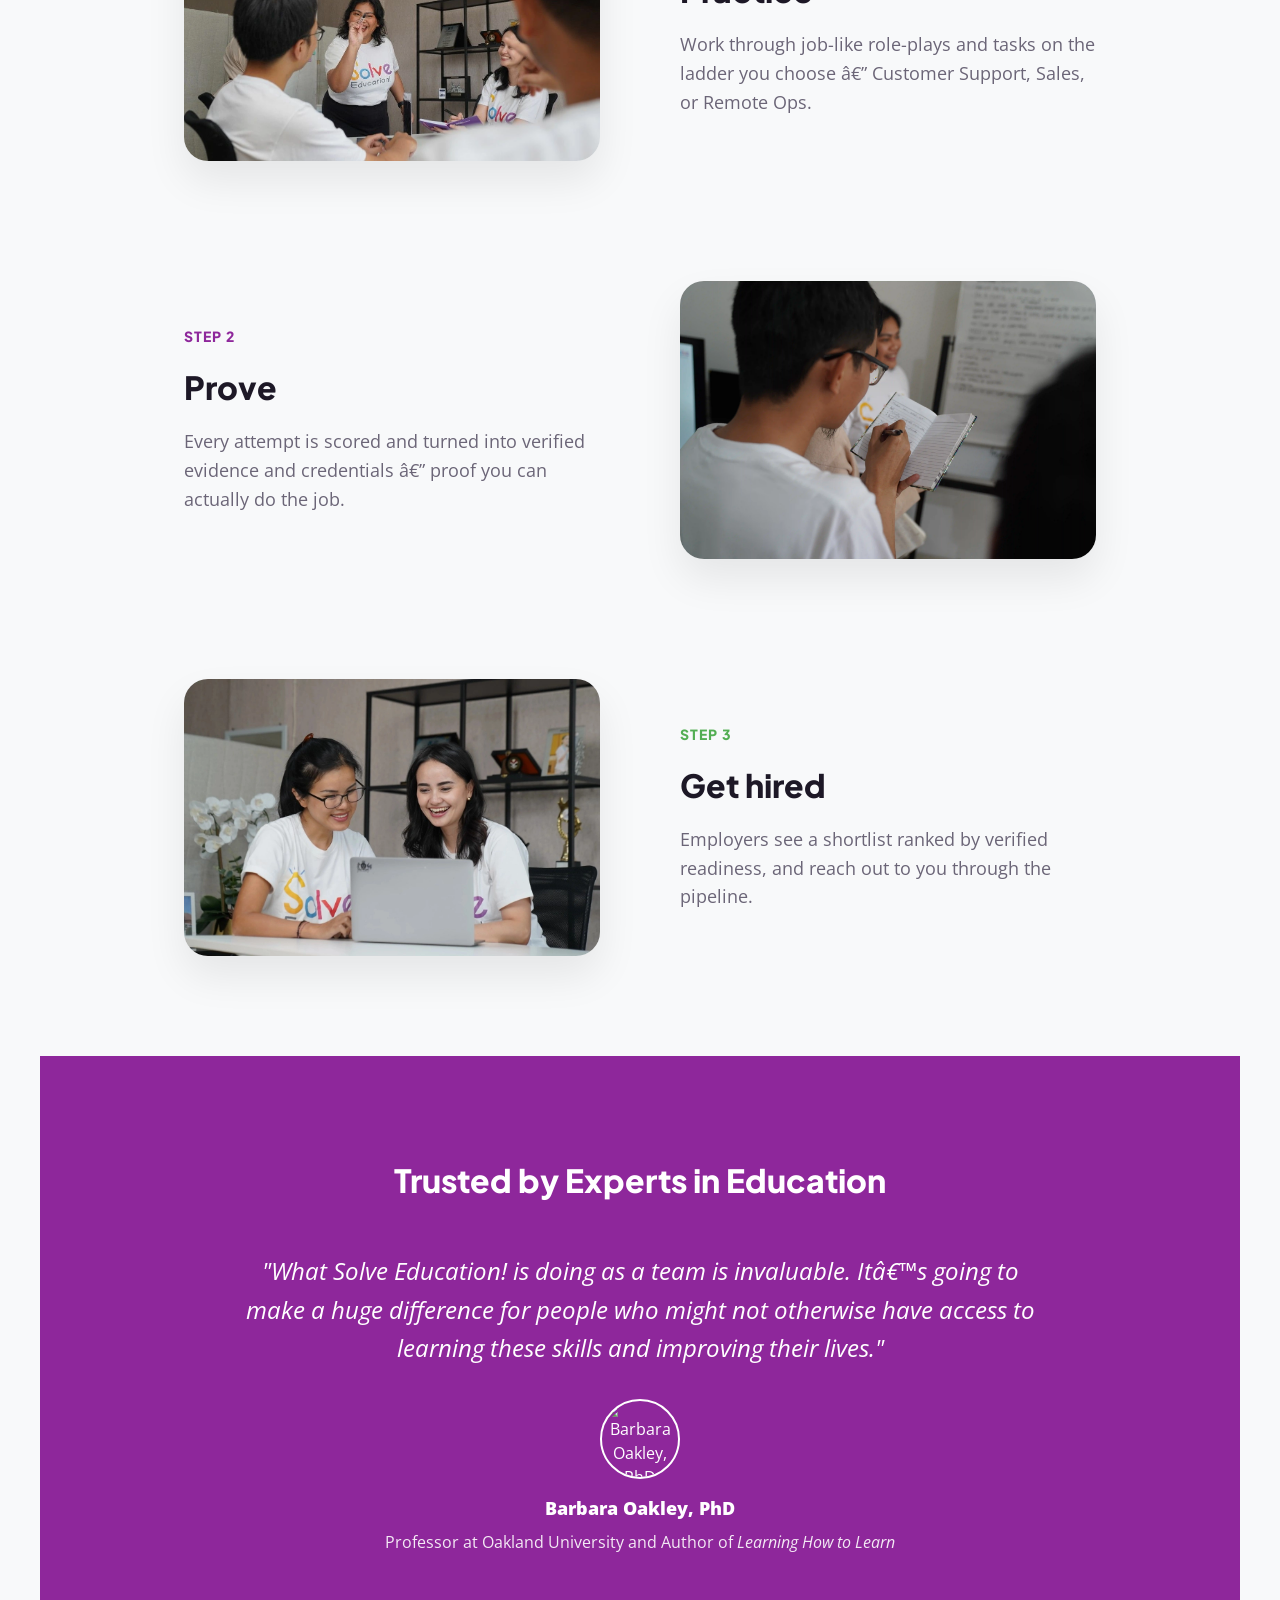
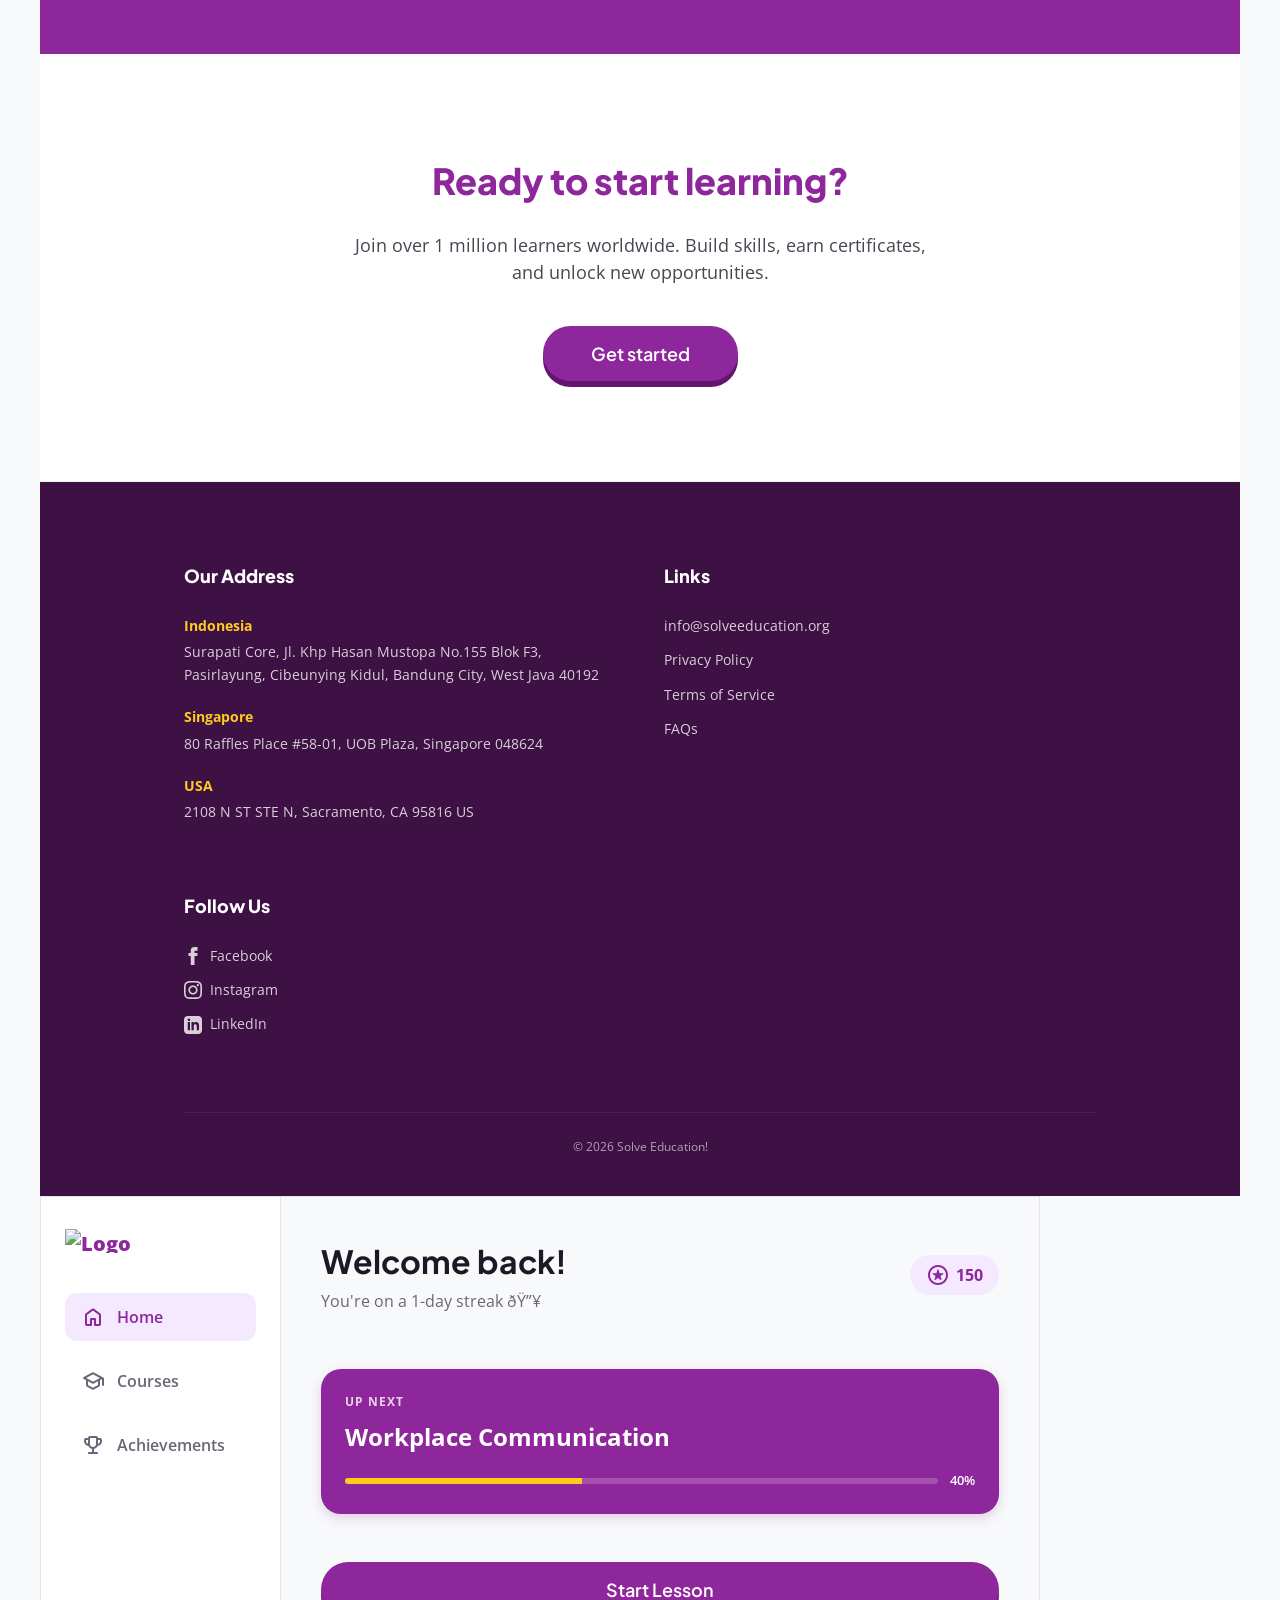
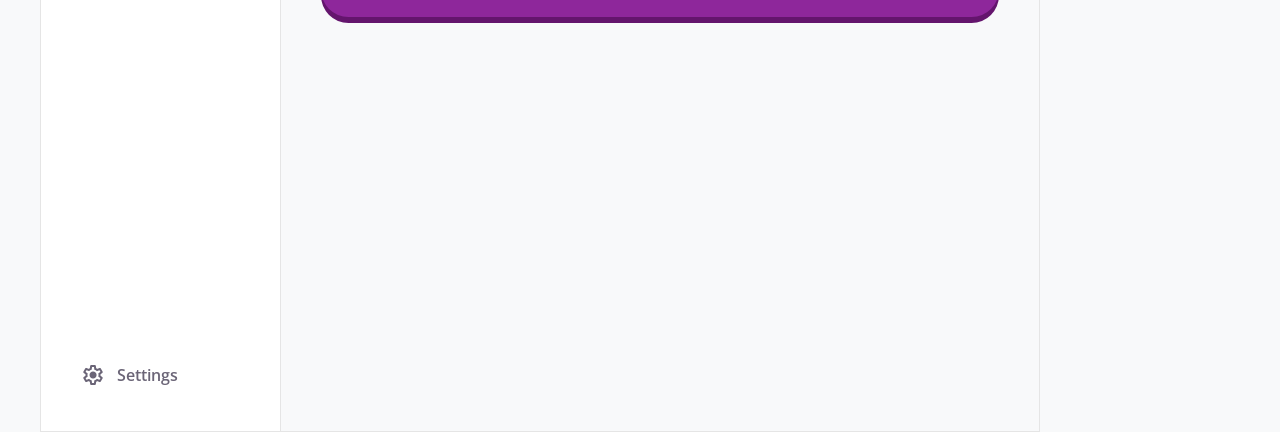
==== commit 3e516a20: "feat: redesign hero section for centered responsive layout" ====
--- a/design/onboarding-solve-edu/prototype-web.html
+++ b/design/onboarding-solve-edu/prototype-web.html
@@ -45,7 +45,7 @@
 
   <!-- Onboarding Header -->
   <header id="onboarding-header" class="app-header" style="display: none; justify-content: flex-start; align-items: center; gap: 16px;">
-    <button id="onboarding-back-btn" style="background:none; border:none; color: var(--txt); cursor: pointer; display: flex; align-items: center; justify-content: center; padding: 8px; border-radius: 50%;" onmouseover="this.style.background='rgba(0,0,0,0.05)'" onmouseout="this.style.background='transparent'">
+    <button id="onboarding-back-btn" style="background:none; border:none; color: var(--txt); cursor: pointer; display: flex; align-items: center; justify-content: center; padding: 8px; border-radius: 50%;">
       <span class="material-symbols-rounded" style="font-size: 24px;">arrow_back</span>
     </button>
     <div style="flex: 1; max-width: 400px; height: 8px; background: #e0e0e0; border-radius: 4px; overflow: hidden; margin: 0 auto; box-shadow: inset 0 2px 4px rgba(0,0,0,0.1);">
@@ -58,17 +58,17 @@
     
     <!-- S1: Landing -->
     <div id="landing" class="card landing-card active">
-      <div id="hero-section" class="card-flex active" style="flex: 1; width: 100%;">
+      <div id="hero-section" class="card-flex active">
         <div class="landing-col-text">
-          <h1 class="title" style="text-align: left; font-size: 38px; line-height: 1.2; color: var(--purple);">Turn practice into proof employers trust</h1>
-          <p class="subtitle" style="text-align: left; margin-bottom: 32px; font-size: 18px;">Master real-world skills, earn verifiable credentials, and unlock new career opportunities.</p>
-          <div style="display: flex; flex-direction: column; width: 100%;">
+          <h1 class="title">Turn practice into proof employers trust</h1>
+          <p class="subtitle">Master real-world skills, earn verifiable credentials, and unlock new career opportunities.</p>
+          <div class="hero-buttons">
             <button class="btn btn-primary" id="hero-start-organic-btn">Get started</button>
-            <button class="btn btn-secondary" style="width: 100%; text-align: center; margin-top: 16px;" id="hero-start-program-btn">I have a program code</button>
+            <button class="btn btn-secondary" id="hero-start-program-btn">I have a program code</button>
           </div>
         </div>
         <div class="landing-col-cta">
-          <img src="img/landing.png" alt="Learn and Earn" style="max-width: 100%; height: auto; max-height: 600px; object-fit: cover; transform: scale(1.36);">
+          <img src="img/landing.png" alt="Learn and Earn" class="hero-img">
         </div>
       </div>
       
@@ -240,7 +240,7 @@
         <h1 id="name_gate_title" class="title" style="margin-top: 16px;"><span style="font-size: 16px; font-weight: 500; color: var(--sub); display: block; margin-bottom: 8px;">Welcome!</span>What is your name?</h1>
       </div>
       <div style="max-width: 400px; width: 100%; margin: 32px auto;">
-        <input type="text" id="name_input" class="input-field" placeholder="Please enter your name here" style="width: 100%; text-align: left;" oninput="validateName()">
+        <input type="text" id="name_input" class="input-field" placeholder="Please enter your name here" style="width: 100%; text-align: left;">
         <div id="name_error" class="error-text" style="display: none; text-align: left; margin-top: 8px;">Name must be 3-50 characters and can only include letters, numbers, and (/ . - ')</div>
       </div>
     </div>
@@ -254,7 +254,7 @@
         <div id="country_combobox" class="custom-select" style="width: 100%; text-align: left; position: relative;">
           <div class="input-field" style="display: flex; align-items: center; gap: 12px; margin-bottom: 0; background: var(--surf);">
             <img id="country_select_flag" class="flag-icon" src="" alt="" style="display: none; width: 24px; height: 18px;">
-            <input type="text" id="country_search" role="combobox" aria-labelledby="country_gate_title" aria-autocomplete="list" aria-controls="country_list" aria-expanded="false" autocomplete="off" placeholder="Type your country here" oninput="handleCountryInput()" onkeydown="handleCountryKeydown(event)" style="flex: 1; min-width: 0; border: 0; outline: 0; background: transparent; font: inherit; color: var(--ink);">
+            <input type="text" id="country_search" role="combobox" aria-labelledby="country_gate_title" aria-autocomplete="list" aria-controls="country_list" aria-expanded="false" autocomplete="off" placeholder="Type your country here" style="flex: 1; min-width: 0; border: 0; outline: 0; background: transparent; font: inherit; color: var(--ink);">
           </div>
           <div id="country_dropdown" class="select-items select-hide" role="presentation" style="width: 100%; max-height: 300px; top: 100%; left: 0; position: absolute; overflow-y: auto; z-index: 100; margin-top: 8px; padding: 0;">
             <div id="country_list" role="listbox"></div>
--- a/design/onboarding-solve-edu/styles.css
+++ b/design/onboarding-solve-edu/styles.css
@@ -205,20 +205,16 @@
 
 .landing-col-text {
   flex: 1.2;
-  padding: 100px 8%;
-  background: transparent;
   display: flex;
   flex-direction: column;
   justify-content: center;
 }
 .landing-col-cta {
   flex: 1;
-  padding: 100px 8%;
   display: flex;
   flex-direction: column;
   justify-content: center;
   align-items: center;
-  background: var(--surf);
 }
 
 @media (max-width: 768px) {
@@ -226,7 +222,6 @@
     flex-direction: column;
   }
   .landing-col-text, .landing-col-cta {
-    padding: 32px 24px;
     align-items: center;
     text-align: center;
   }
@@ -853,3 +848,75 @@
   flex-direction: column;
   gap: 24px;
 }
+
+#onboarding-back-btn:hover {
+  background: rgba(0,0,0,0.05);
+}
+
+.country-option {
+  padding: 12px 16px;
+  display: flex;
+  align-items: center;
+  gap: 12px;
+  cursor: pointer;
+}
+
+/* Hero Section Updates */
+#hero-section {
+  min-height: calc(100vh - 80px);
+  width: 100%;
+  max-width: 1600px;
+  margin: 0 auto;
+  padding: 40px clamp(24px, 8vw, 150px);
+  align-items: center;
+  justify-content: center;
+  gap: 40px;
+}
+
+#hero-section .landing-col-text {
+  text-align: left;
+}
+
+#hero-section .title {
+  text-align: inherit;
+  font-size: 2.375rem;
+  line-height: 1.2;
+  color: var(--purple);
+}
+
+#hero-section .subtitle {
+  text-align: inherit;
+  font-size: 1.125rem;
+  margin-bottom: 32px;
+}
+
+.hero-buttons {
+  display: flex;
+  flex-direction: column;
+  width: 100%;
+}
+
+.hero-buttons .btn {
+  width: 100%;
+  text-align: center;
+}
+
+.hero-buttons .btn-secondary {
+  margin-top: 16px;
+}
+
+.hero-img {
+  max-width: 100%;
+  height: auto;
+  max-height: 600px;
+  object-fit: contain;
+}
+
+@media (max-width: 768px) {
+  #hero-section {
+    flex-direction: column;
+  }
+  #hero-section .landing-col-text {
+    text-align: center;
+  }
+}
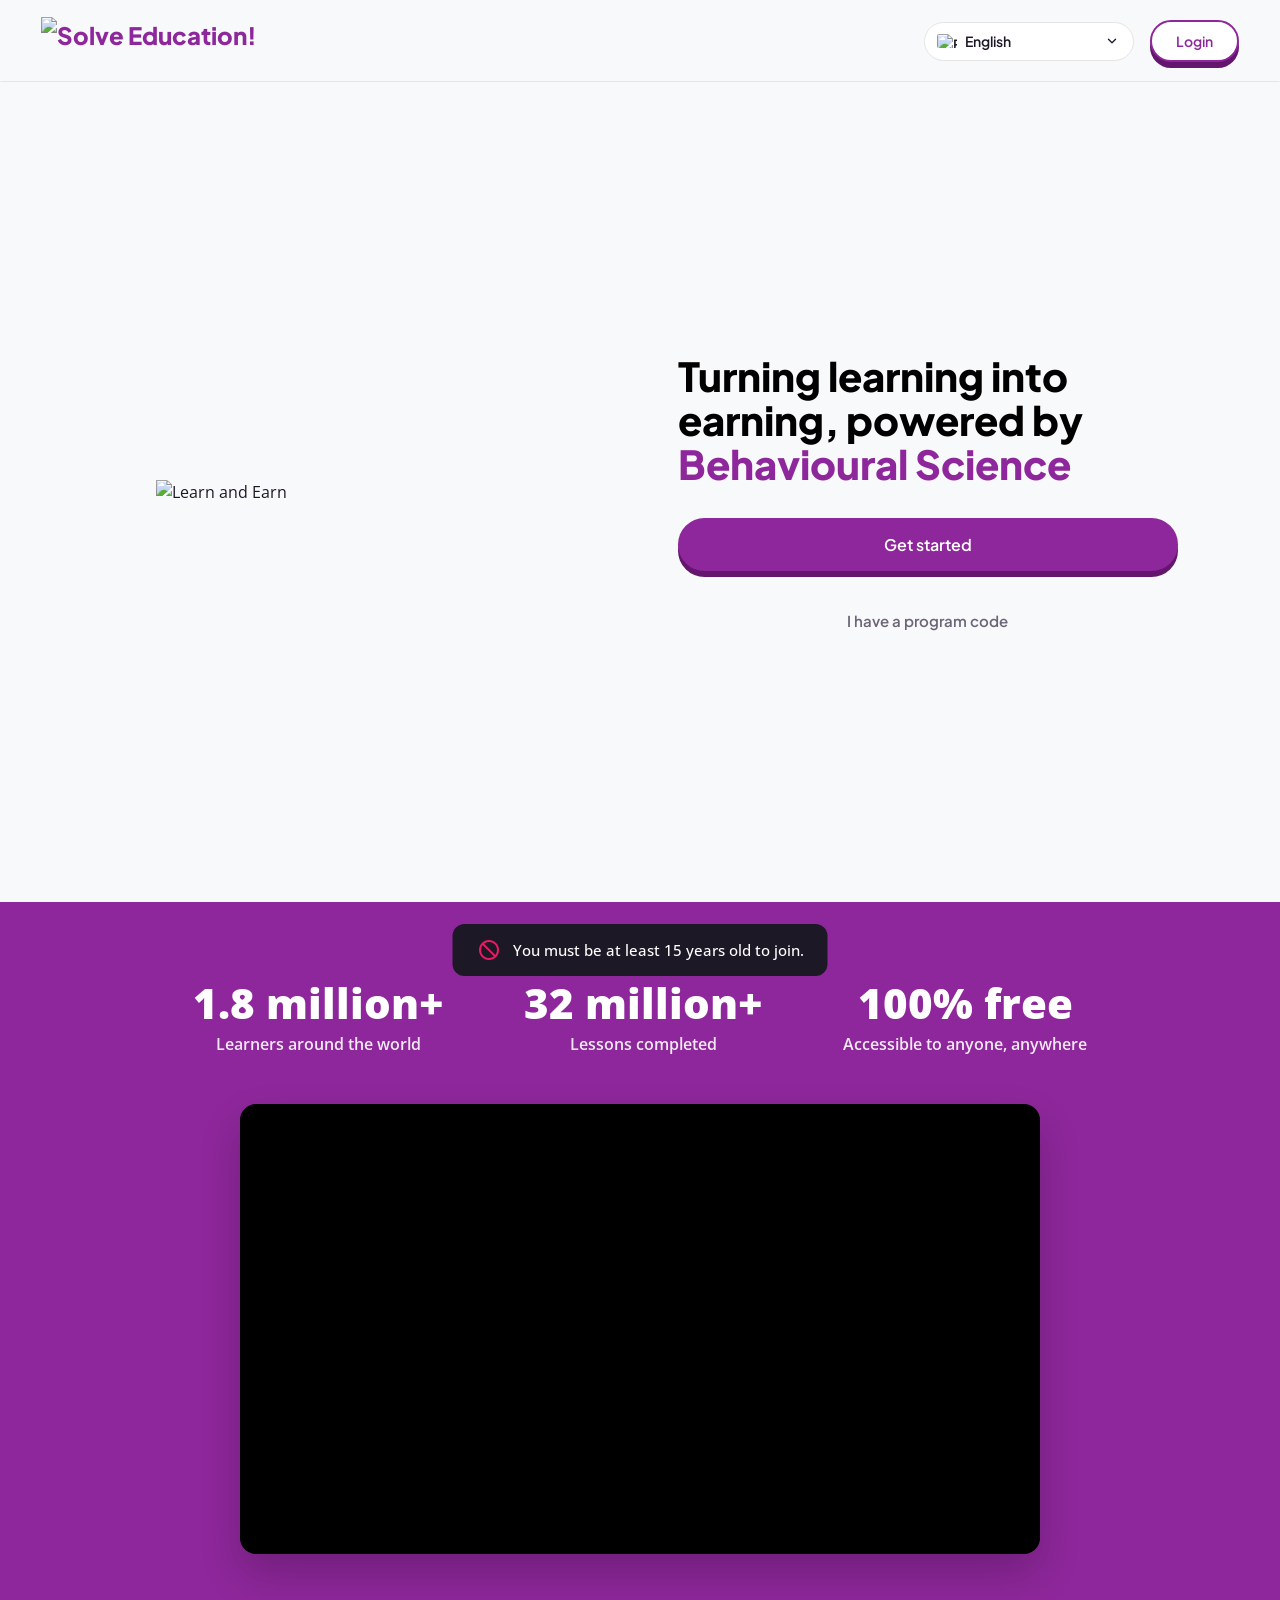
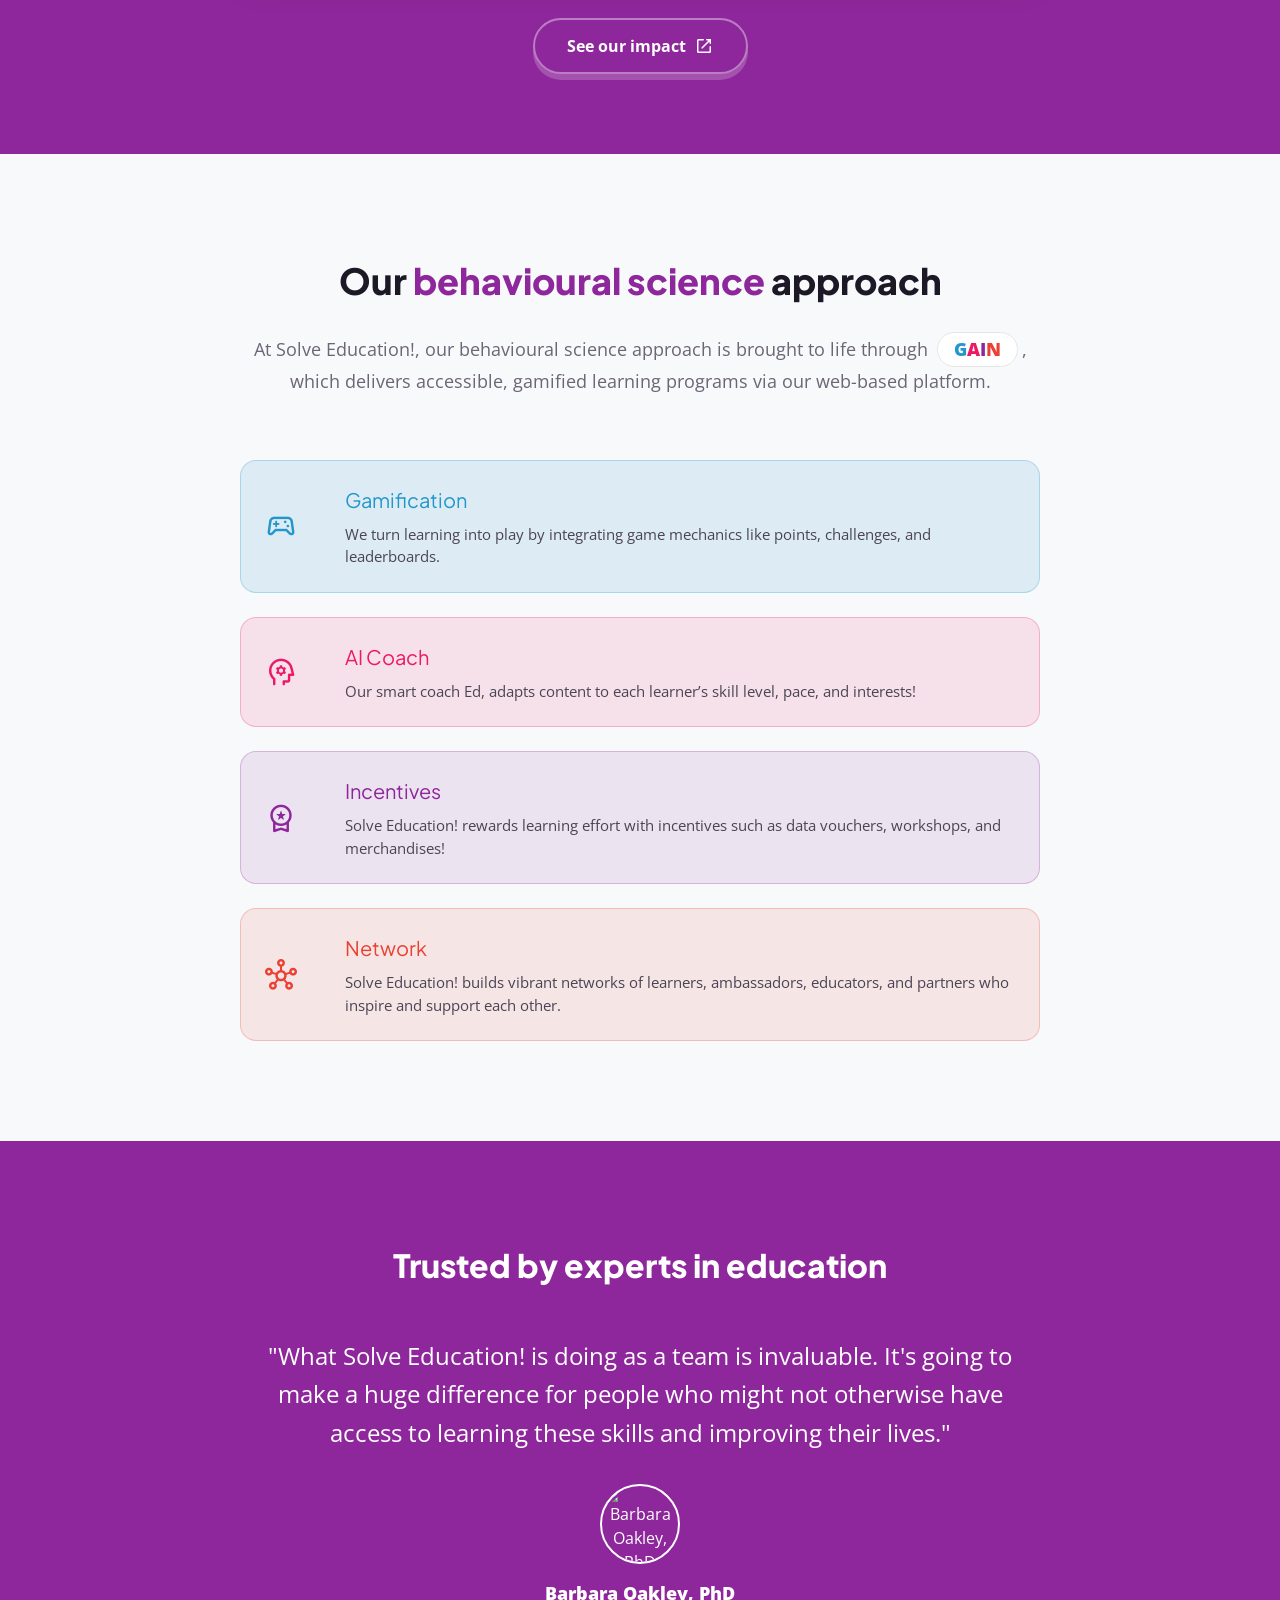
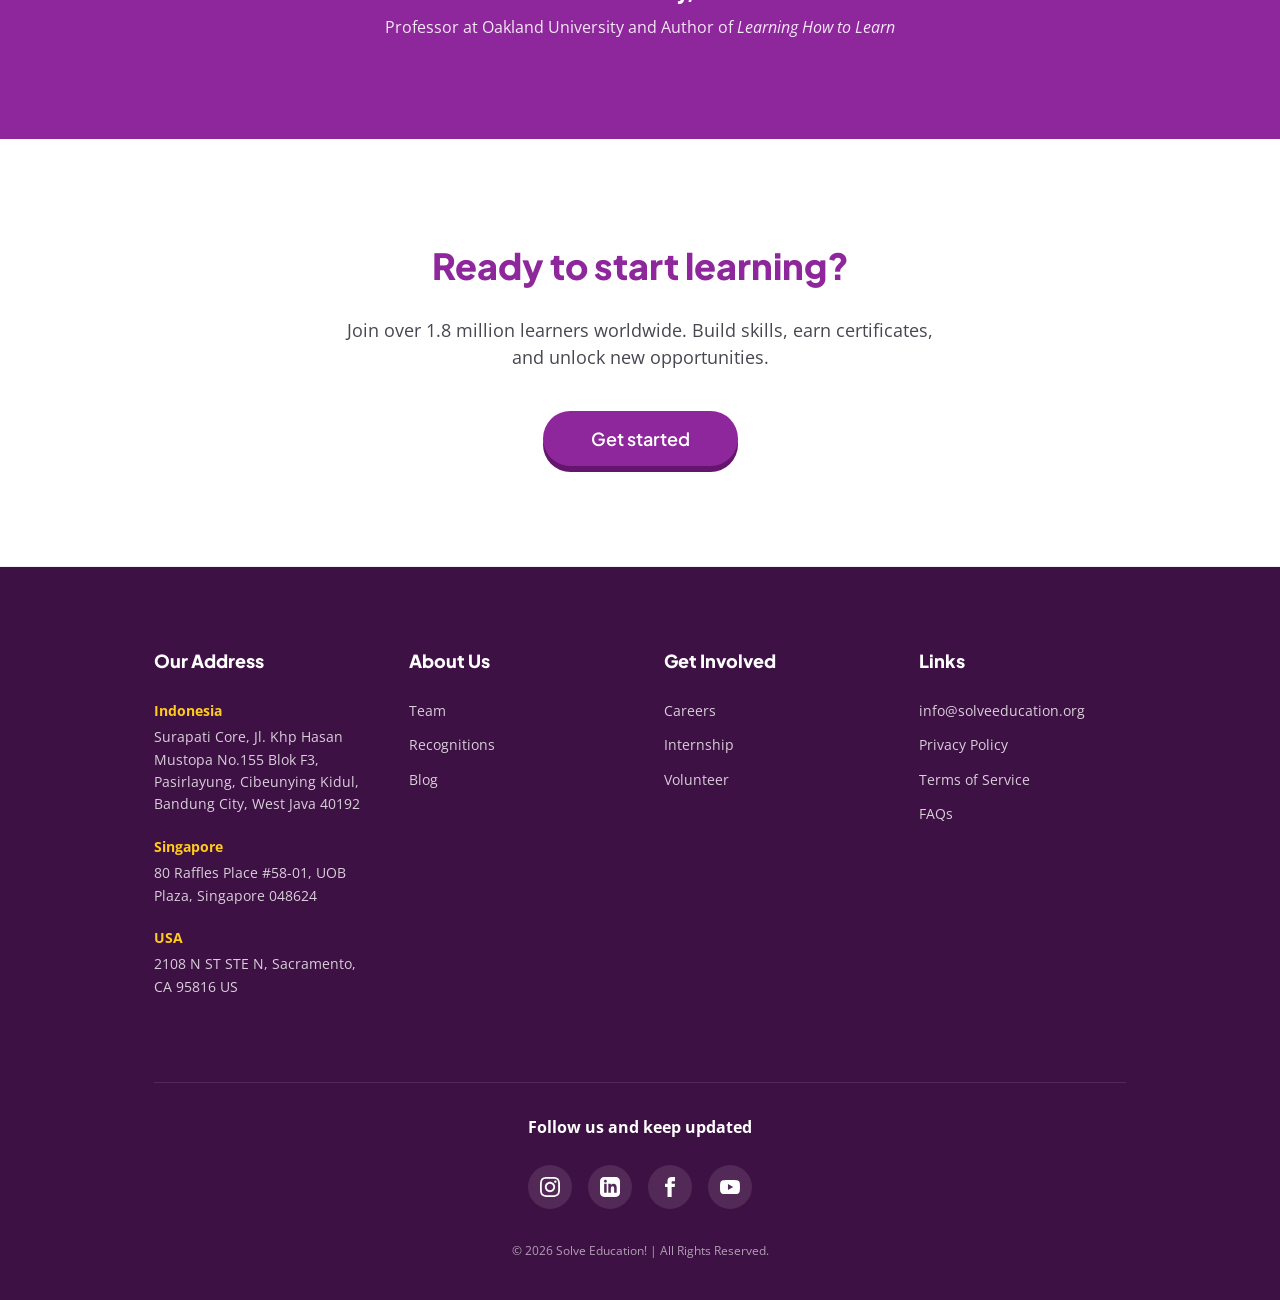
==== commit ed5b4bfd: "feat: onboarding shell, GAIN section, and Digital Heroes program card Consolidates in-progress proto" ====
--- a/design/onboarding-solve-edu/prototype-web.html
+++ b/design/onboarding-solve-edu/prototype-web.html
@@ -13,10 +13,9 @@
 <body>
 
   <!-- Global Header -->
-  <!-- Global Header -->
   <header id="global-header" class="app-header">
     <a href="#" class="logo" id="logo-link">
-      <img src="https://solveeducation.org/wp-content/uploads/SE-New-Updated-Logo-Color.png" alt="Solve Education!" style="height: 32px; width: auto; vertical-align: middle;">
+      <img src="https://solveeducation.org/wp-content/uploads/SE-New-Updated-Logo-Color.png" alt="Solve Education!" style="height: 48px; width: auto; vertical-align: middle;">
     </a>
     <div style="display: flex; align-items: center; gap: 16px;">
       <div class="custom-select">
@@ -38,7 +37,7 @@
           </div>
         </div>
       </div>
-      <button class="btn btn-secondary" style="padding: 10px 24px; font-size: 14px; width: auto;" id="header-signin-btn">Sign In</button>
+      <button class="btn btn-secondary" style="padding: 10px 24px; font-size: 14px; width: auto;" id="header-signin-btn">Login</button>
       <button id="header-signup-btn" class="btn btn-primary" style="padding: 10px 24px; font-size: 14px; width: auto; display: none;" >Get started</button>
     </div>
   </header>
@@ -48,7 +47,7 @@
     <button id="onboarding-back-btn" style="background:none; border:none; color: var(--txt); cursor: pointer; display: flex; align-items: center; justify-content: center; padding: 8px; border-radius: 50%;">
       <span class="material-symbols-rounded" style="font-size: 24px;">arrow_back</span>
     </button>
-    <div style="flex: 1; max-width: 400px; height: 8px; background: #e0e0e0; border-radius: 4px; overflow: hidden; margin: 0 auto; box-shadow: inset 0 2px 4px rgba(0,0,0,0.1);">
+    <div class="progress-container" style="flex: 1; max-width: 900px; height: 12px; background: #e0e0e0; border-radius: 6px; overflow: hidden; margin: 0 auto; box-shadow: inset 0 2px 4px rgba(0,0,0,0.1);">
       <div id="progress-bar" style="width: 0%; height: 100%; background: var(--purple); transition: width 0.5s var(--easing-spring);"></div>
     </div>
     <div style="width: 40px;"></div> <!-- Spacer for balance -->
@@ -59,16 +58,16 @@
     <!-- S1: Landing -->
     <div id="landing" class="card landing-card active">
       <div id="hero-section" class="card-flex active">
+        <div class="landing-col-cta">
+          <img src="img/landing.png" alt="Learn and Earn" class="hero-img">
+        </div>
         <div class="landing-col-text">
-          <h1 class="title">Turn practice into proof employers trust</h1>
-          <p class="subtitle">Master real-world skills, earn verifiable credentials, and unlock new career opportunities.</p>
+          <h1 class="title">Turning learning into earning, powered by <span style="color: var(--purple);">Behavioural Science</span></h1>
+
           <div class="hero-buttons">
             <button class="btn btn-primary" id="hero-start-organic-btn">Get started</button>
-            <button class="btn btn-secondary" id="hero-start-program-btn">I have a program code</button>
-          </div>
-        </div>
-        <div class="landing-col-cta">
-          <img src="img/landing.png" alt="Learn and Earn" class="hero-img">
+            <button class="btn-text" id="hero-start-program-btn">I have a program code</button>
+          </div>
         </div>
       </div>
       
@@ -76,7 +75,7 @@
       <div style="width: 100%; background: var(--purple); padding: 80px 12%; display: flex; flex-direction: column; align-items: center; justify-content: center; gap: 48px;">
         <div style="display: flex; align-items: center; justify-content: center; flex-wrap: wrap; gap: 80px; width: 100%;">
           <div style="color: var(--surf); text-align: center;">
-            <div style="font-size: 42px; font-weight: 800; line-height: 1;">1 million+</div>
+            <div style="font-size: 42px; font-weight: 800; line-height: 1;">1.8 million+</div>
             <div style="font-size: 16px; font-weight: 600; opacity: 0.9; margin-top: 8px;">Learners around the world</div>
           </div>
           
@@ -91,59 +90,73 @@
           </div>
         </div>
 
+        <!-- YouTube Video Embed -->
+        <div id="impact_video" style="width: 100%; max-width: 800px; aspect-ratio: 16/9; border-radius: 16px; overflow: hidden; box-shadow: 0 20px 40px rgba(0,0,0,0.2); background: #000;">
+        </div>
+
         <a href="https://solveeducation.org/program-reports/" target="_blank" class="btn btn-outline-light" style="width: auto; text-decoration: none; padding: 14px 32px; border-radius: 99px; font-weight: 700; margin-top: 16px; display: inline-flex; justify-content: center; align-items: center; gap: 8px;">See our impact <span class="material-symbols-rounded" style="font-size: 20px;">open_in_new</span></a>
       </div>
 
-      <!-- How It Works Section -->
-      <div style="background: var(--bg); padding: 100px 12%; position: relative; width: 100%;">
-        <h2 style="text-align: center; font-size: 36px; font-weight: 800; color: var(--ink); margin-bottom: 80px;">Your journey to a new career</h2>
-        
-        <div style="max-width: 1200px; margin: 0 auto; position: relative;">
-          
-          <!-- Step 1: Image Left, Text Right -->
-          <div class="zigzag-row">
-            <div class="zigzag-img-wrapper">
-              <img src="[data-uri]" alt="Students practicing">
-            </div>
-            <div class="zigzag-content">
-              <div class="zigzag-step" style="color: var(--pri);">Step 1</div>
-              <h3 style="font-size: 32px; font-weight: 800; margin-bottom: 16px; color: var(--ink);">Practice</h3>
-              <p style="font-size: 18px; color: var(--sub); line-height: 1.6;">Work through job-like role-plays and tasks on the ladder you choose â€” Customer Support, Sales, or Remote Ops.</p>
-            </div>
-          </div>
-          
-          <!-- Step 2: Text Left, Image Right -->
-          <div class="zigzag-row" style="flex-direction: row-reverse;">
-            <div class="zigzag-img-wrapper">
-              <img src="[data-uri]" alt="Student showing proof of skills">
-            </div>
-            <div class="zigzag-content">
-              <div class="zigzag-step" style="color: var(--purple);">Step 2</div>
-              <h3 style="font-size: 32px; font-weight: 800; margin-bottom: 16px; color: var(--ink);">Prove</h3>
-              <p style="font-size: 18px; color: var(--sub); line-height: 1.6;">Every attempt is scored and turned into verified evidence and credentials â€” proof you can actually do the job.</p>
-            </div>
-          </div>
-
-          <!-- Step 3: Image Left, Text Right -->
-          <div class="zigzag-row">
-            <div class="zigzag-img-wrapper">
-              <img src="[data-uri]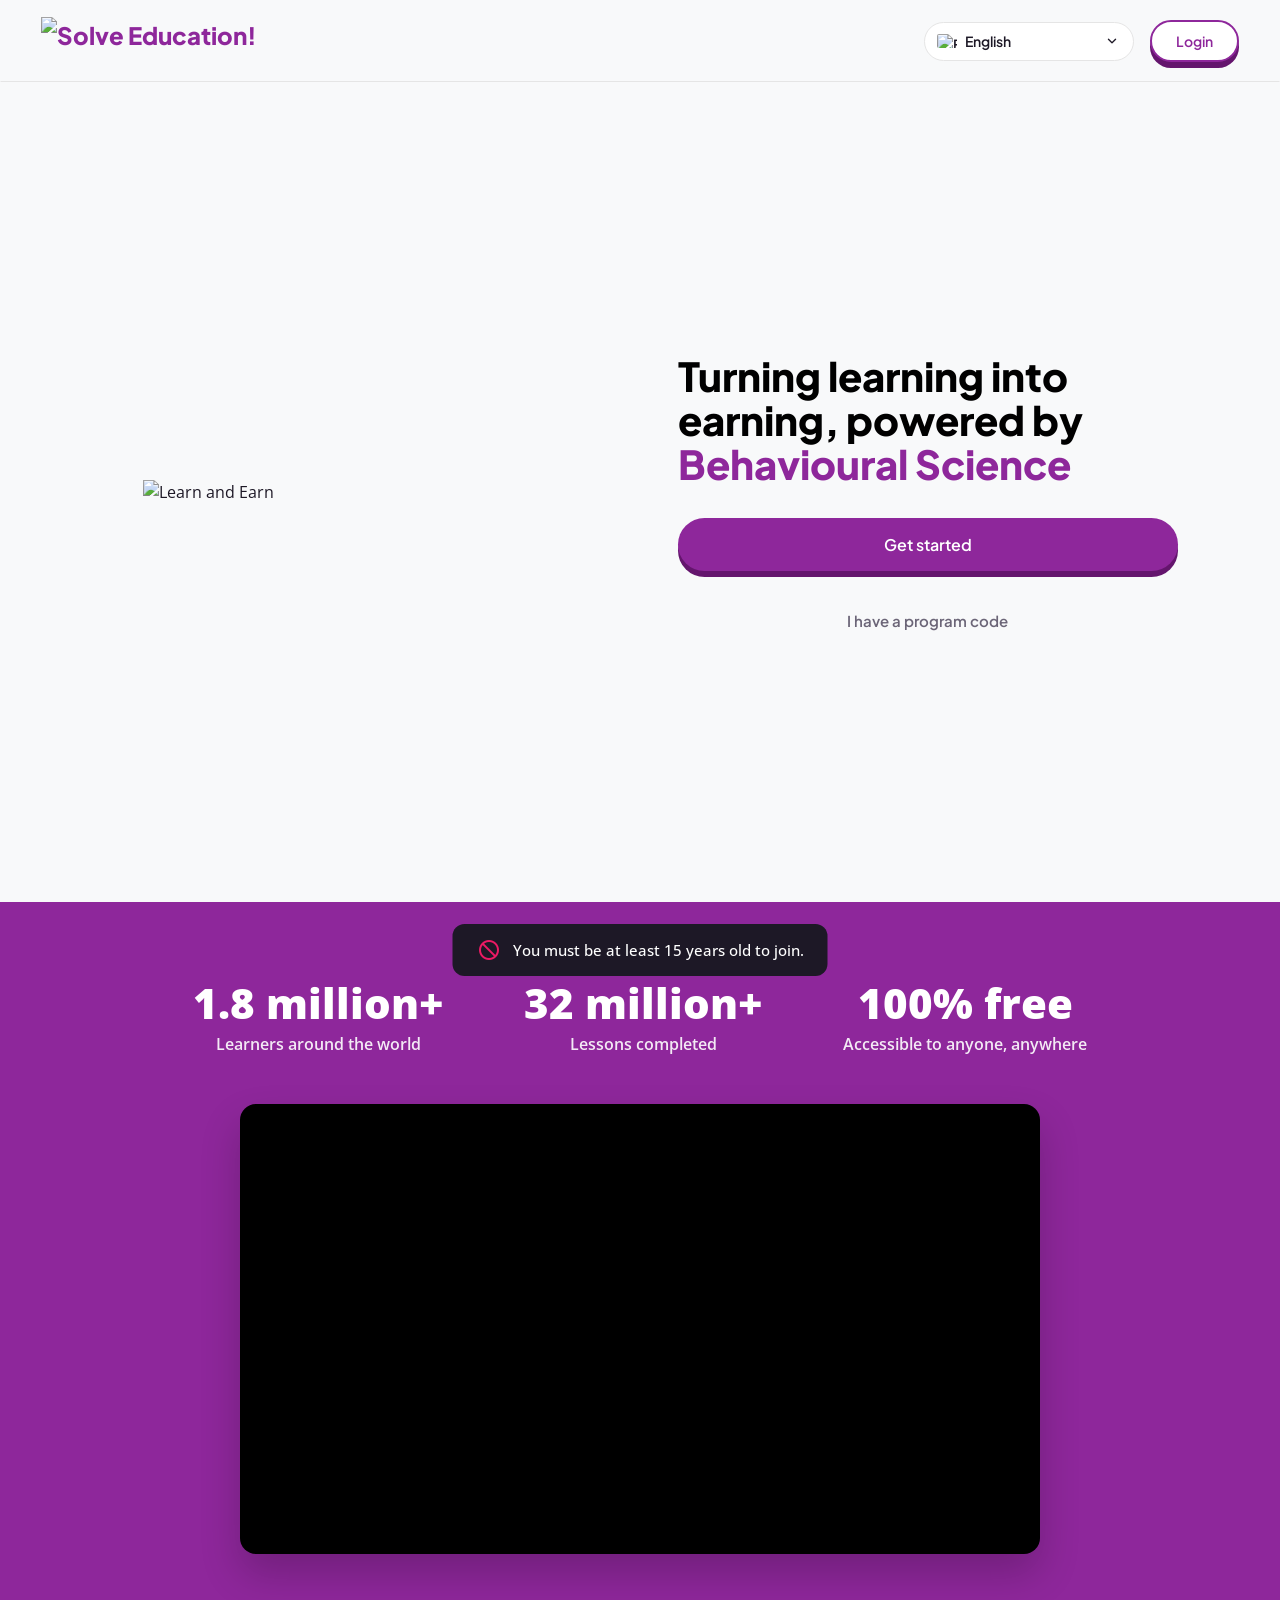
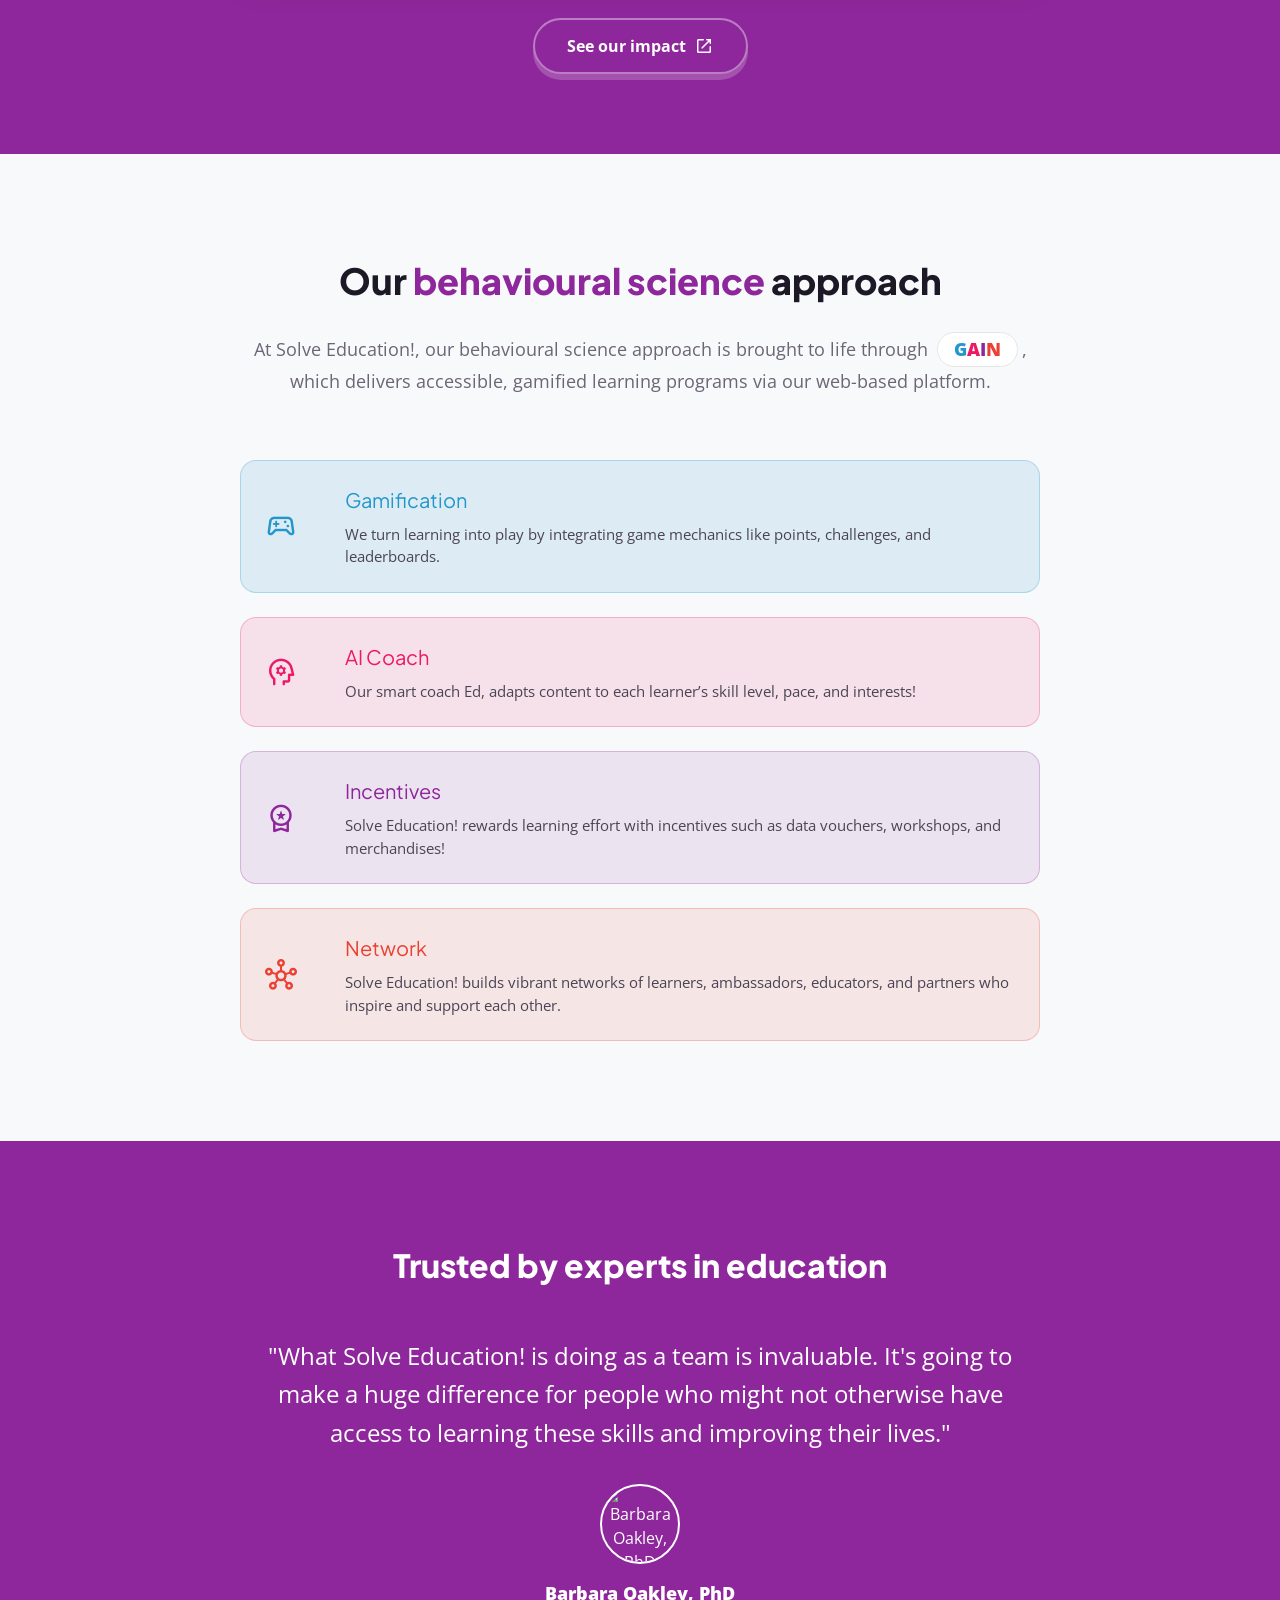
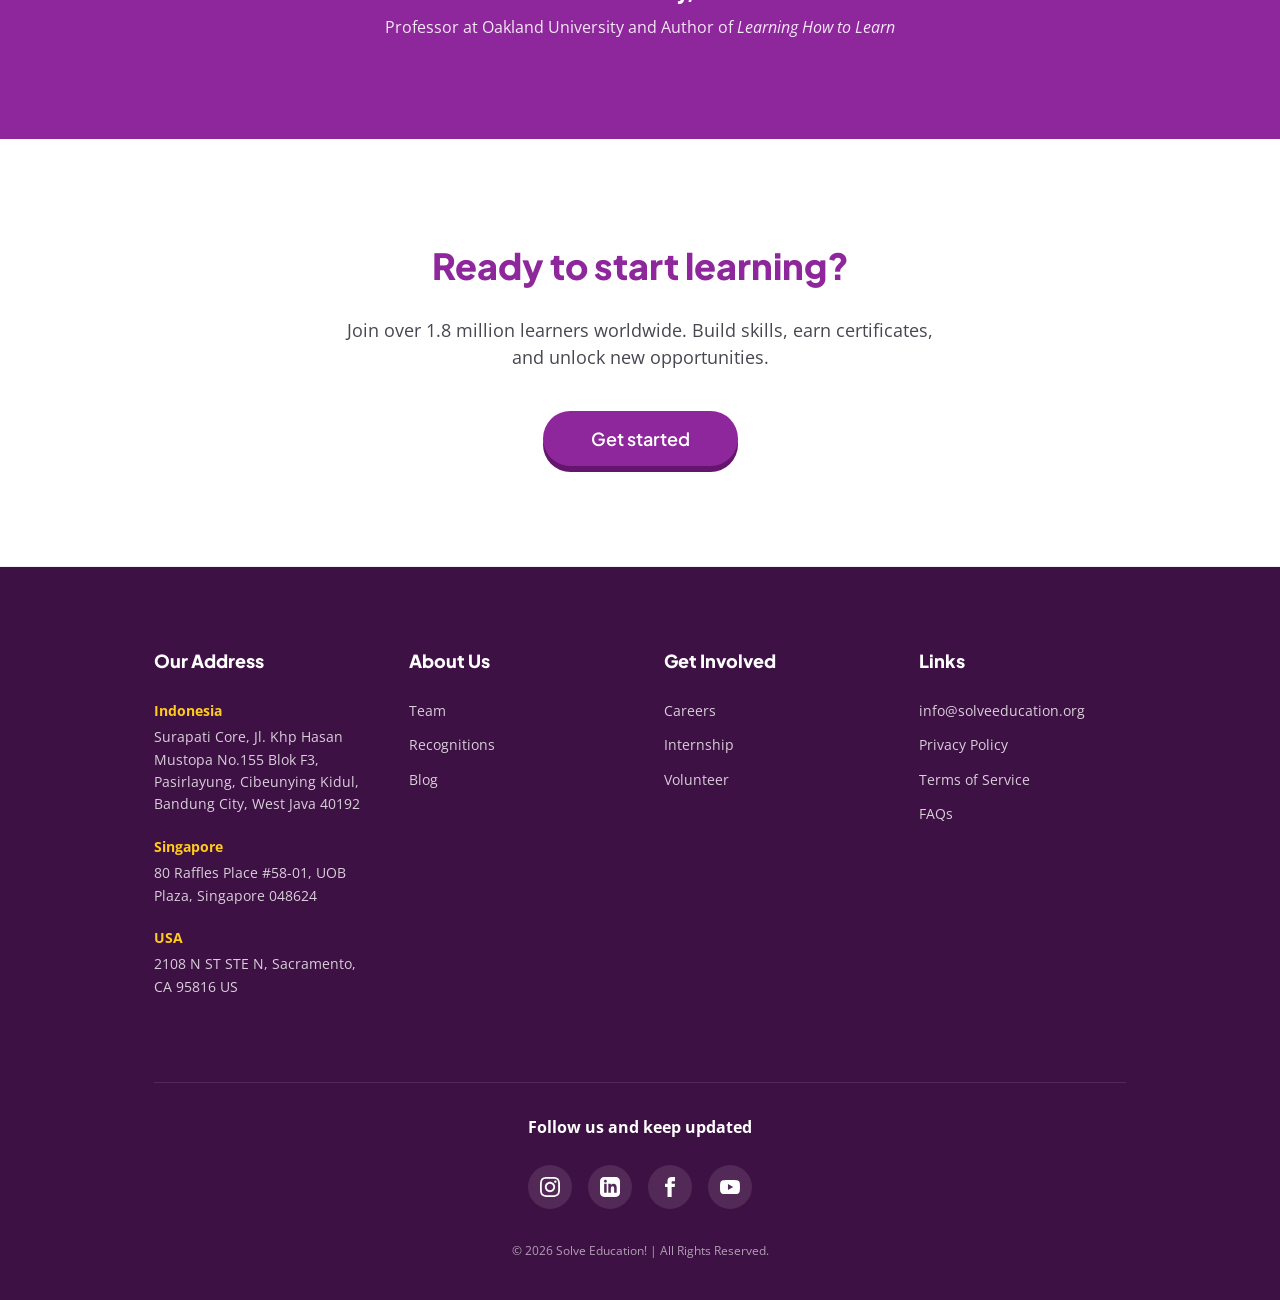
==== commit 46666ada: "chore: clean up scratch artifacts and add gender-gate onboarding spec - Remove root-level scratch sc" ====
--- a/design/onboarding-solve-edu/prototype-web.html
+++ b/design/onboarding-solve-edu/prototype-web.html
@@ -59,7 +59,7 @@
     <div id="landing" class="card landing-card active">
       <div id="hero-section" class="card-flex active">
         <div class="landing-col-cta">
-          <img src="img/landing.png" alt="Learn and Earn" class="hero-img">
+          <img src="img/landing.png" alt="Learn and Earn" class="brand-illustration">
         </div>
         <div class="landing-col-text">
           <h1 class="title">Turning learning into earning, powered by <span style="color: var(--purple);">Behavioural Science</span></h1>
@@ -367,7 +367,22 @@
       </div>
     </div>
 
-
+    <!-- S4b: Gender Gate -->
+    <div id="gender_gate" class="card text-center">
+      <div style="width: 100%; max-width: 900px !important; margin: 0 auto; display: flex; flex-direction: column; align-items: center;">
+        <div style="width: 100%;">
+          <h1 id="gender_gate_title" class="title" style="margin-top: 0;">How do you identify?</h1>
+        </div>
+
+        <div id="gender_options" role="group" aria-labelledby="gender_gate_title" style="width: 100%; margin-top: 40px;">
+          <div class="gender-grid">
+            <button type="button" class="option-card gender-card" id="gender-btn-female" aria-pressed="false">Female</button>
+            <button type="button" class="option-card gender-card" id="gender-btn-male" aria-pressed="false">Male</button>
+          </div>
+          <button type="button" class="option-card gender-card gender-card-optout" id="gender-btn-prefer" aria-pressed="false">Prefer not to say</button>
+        </div>
+      </div>
+    </div>
 
     <!-- S5: Goal Intake (Organic) -->
     <div id="goal_intake" class="card text-center">
@@ -418,8 +433,8 @@
       <div style="display: flex; flex-wrap: wrap; gap: 120px; width: 100%; max-width: 1100px !important; margin: 0 auto; text-align: left;">
         
         <!-- Column 1: CTA & Summary -->
-        <div style="flex: 1 1 350px; display: flex; flex-direction: column; justify-content: center;">
-          <img src="img/register.png" alt="Register" style="width: 85%; max-width: 750px; display: block; margin: 0 auto; margin-bottom: 24px; mix-blend-mode: multiply;">
+        <div style="flex: 1.3 1 350px; display: flex; flex-direction: column; justify-content: center;">
+          <img src="img/register.png" alt="Register" class="brand-illustration" style="margin-bottom: 24px;">
 
         </div>
 
@@ -480,7 +495,7 @@
 
         <div style="display: flex; align-items: center; text-align: center; width: 100%; margin: 32px 0;">
           <div style="flex-grow: 1; height: 1px; background: var(--hair);"></div>
-          <span style="padding: 0 16px; color: var(--sub); font-size: 14px;">OR</span>
+          <span style="padding: 0 16px; color: var(--sub); font-size: 14px;">Other login options</span>
           <div style="flex-grow: 1; height: 1px; background: var(--hair);"></div>
         </div>
 
@@ -497,7 +512,7 @@
         
         <div style="margin-top: 24px;">
           <span style="color: var(--sub); font-size: 15px;">New user? </span>
-          <button class="btn-text" style="display: inline; margin-top: 0;" id="signin-modal-signup-btn">Sign up</button>
+          <button class="btn-text" style="display: inline; margin-top: 0;" id="signin-modal-signup-btn">Register</button>
         </div>
       </div>
     </div>
--- a/design/onboarding-solve-edu/styles.css
+++ b/design/onboarding-solve-edu/styles.css
@@ -606,6 +606,36 @@
   .goal-grid { grid-template-columns: 1fr; }
 }
 
+/* Gender gate */
+.gender-grid {
+  display: grid;
+  grid-template-columns: repeat(2, minmax(0, 1fr));
+  gap: 24px;
+  width: 100%;
+}
+
+.gender-card {
+  background: var(--surf);
+  color: var(--ink);
+  font: 700 18px/1.4 var(--font-head);
+  width: 100%;
+}
+
+.gender-card.gender-card-optout {
+  margin-top: 24px;
+  font: 400 16px/1.4 var(--font-head);
+  color: var(--sub);
+}
+
+.gender-card:focus-visible {
+  outline: 3px solid color-mix(in srgb, var(--purple) 30%, transparent);
+  outline-offset: 2px;
+}
+
+@media (max-width: 420px) {
+  .gender-grid { grid-template-columns: 1fr; }
+}
+
 /* Snackbar */
 .snackbar {
   position: fixed;
@@ -994,13 +1024,13 @@
   margin-top: 16px;
 }
 
-.hero-img {
-  width: 100%;
-  max-width: 80%;
+/* Shared treatment for the brand illustration set (landing hero + save wall).
+   Both assets carry real alpha, so no mix-blend-mode workaround is needed. */
+.brand-illustration {
+  width: 85%;
   height: auto;
-  max-height: 450px;
+  max-height: 360px;
   object-fit: contain;
-  mix-blend-mode: multiply;
   margin: 0 auto;
   display: block;
 }
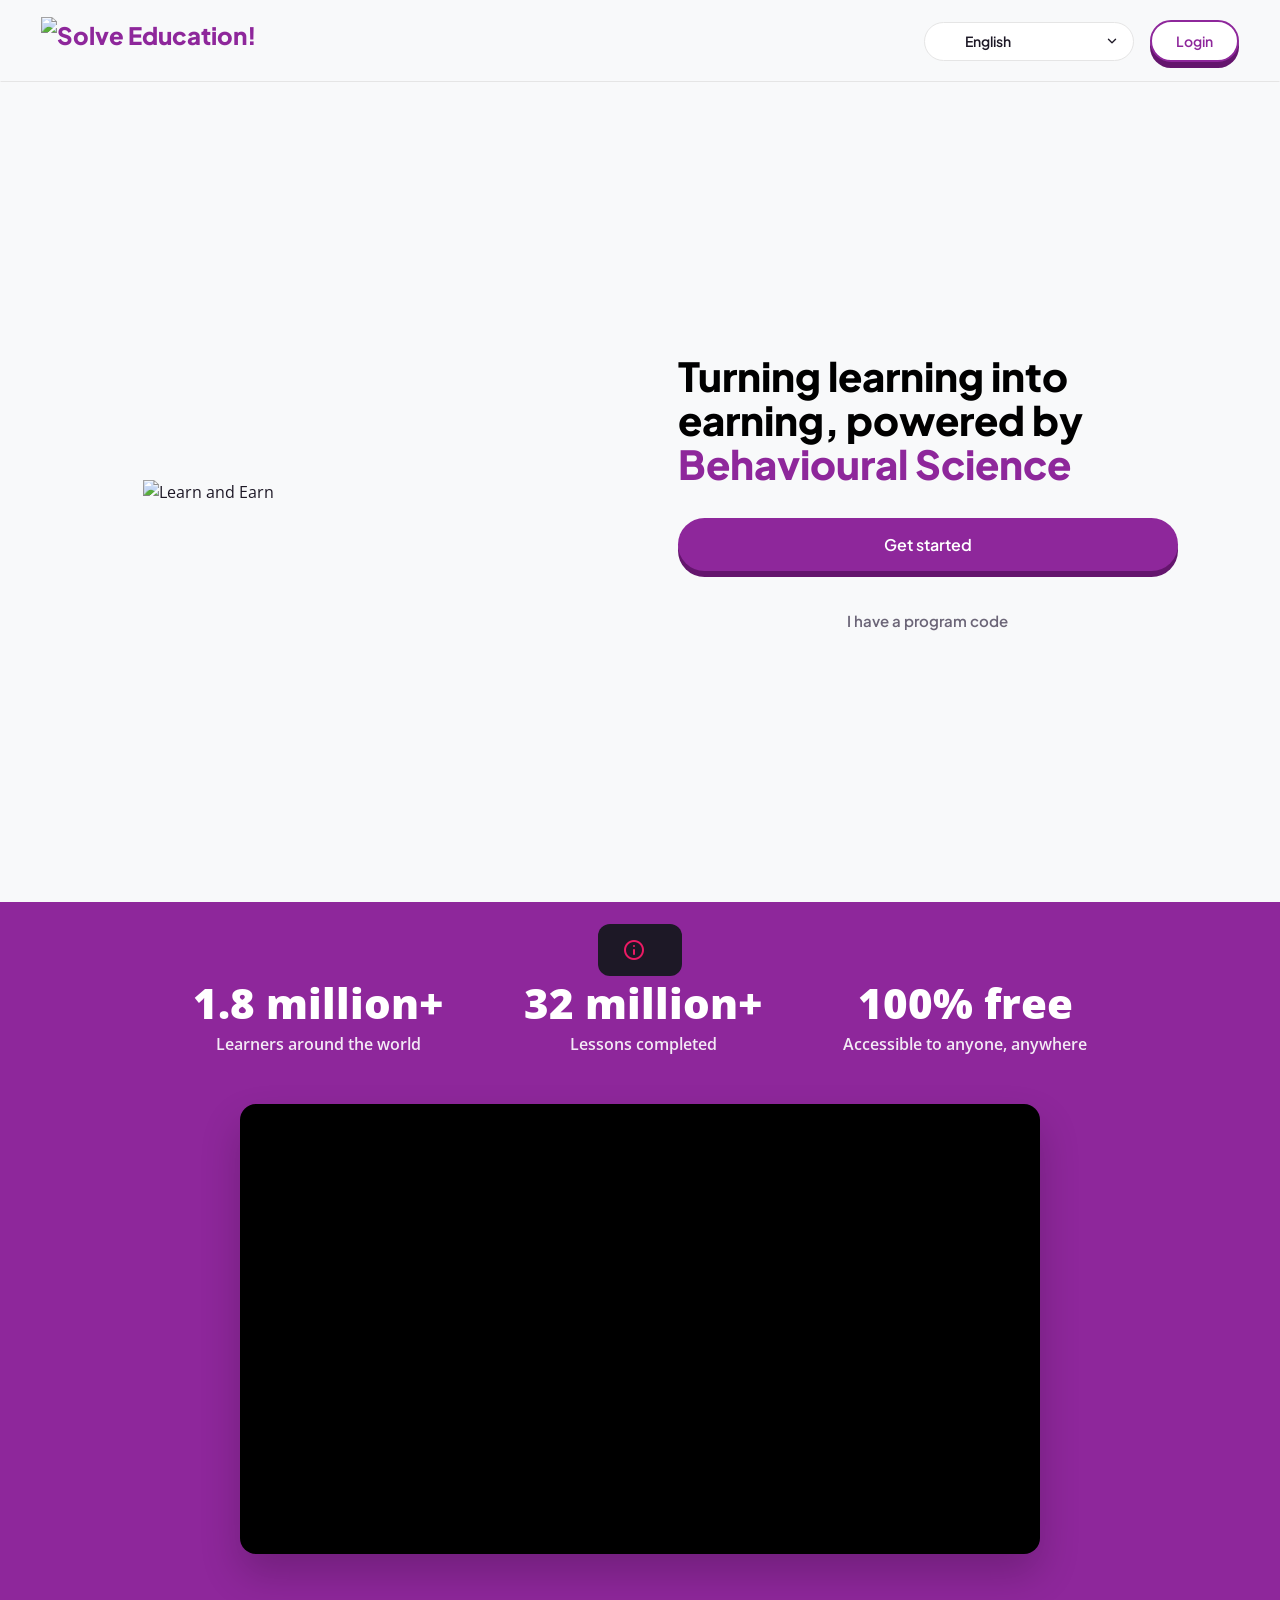
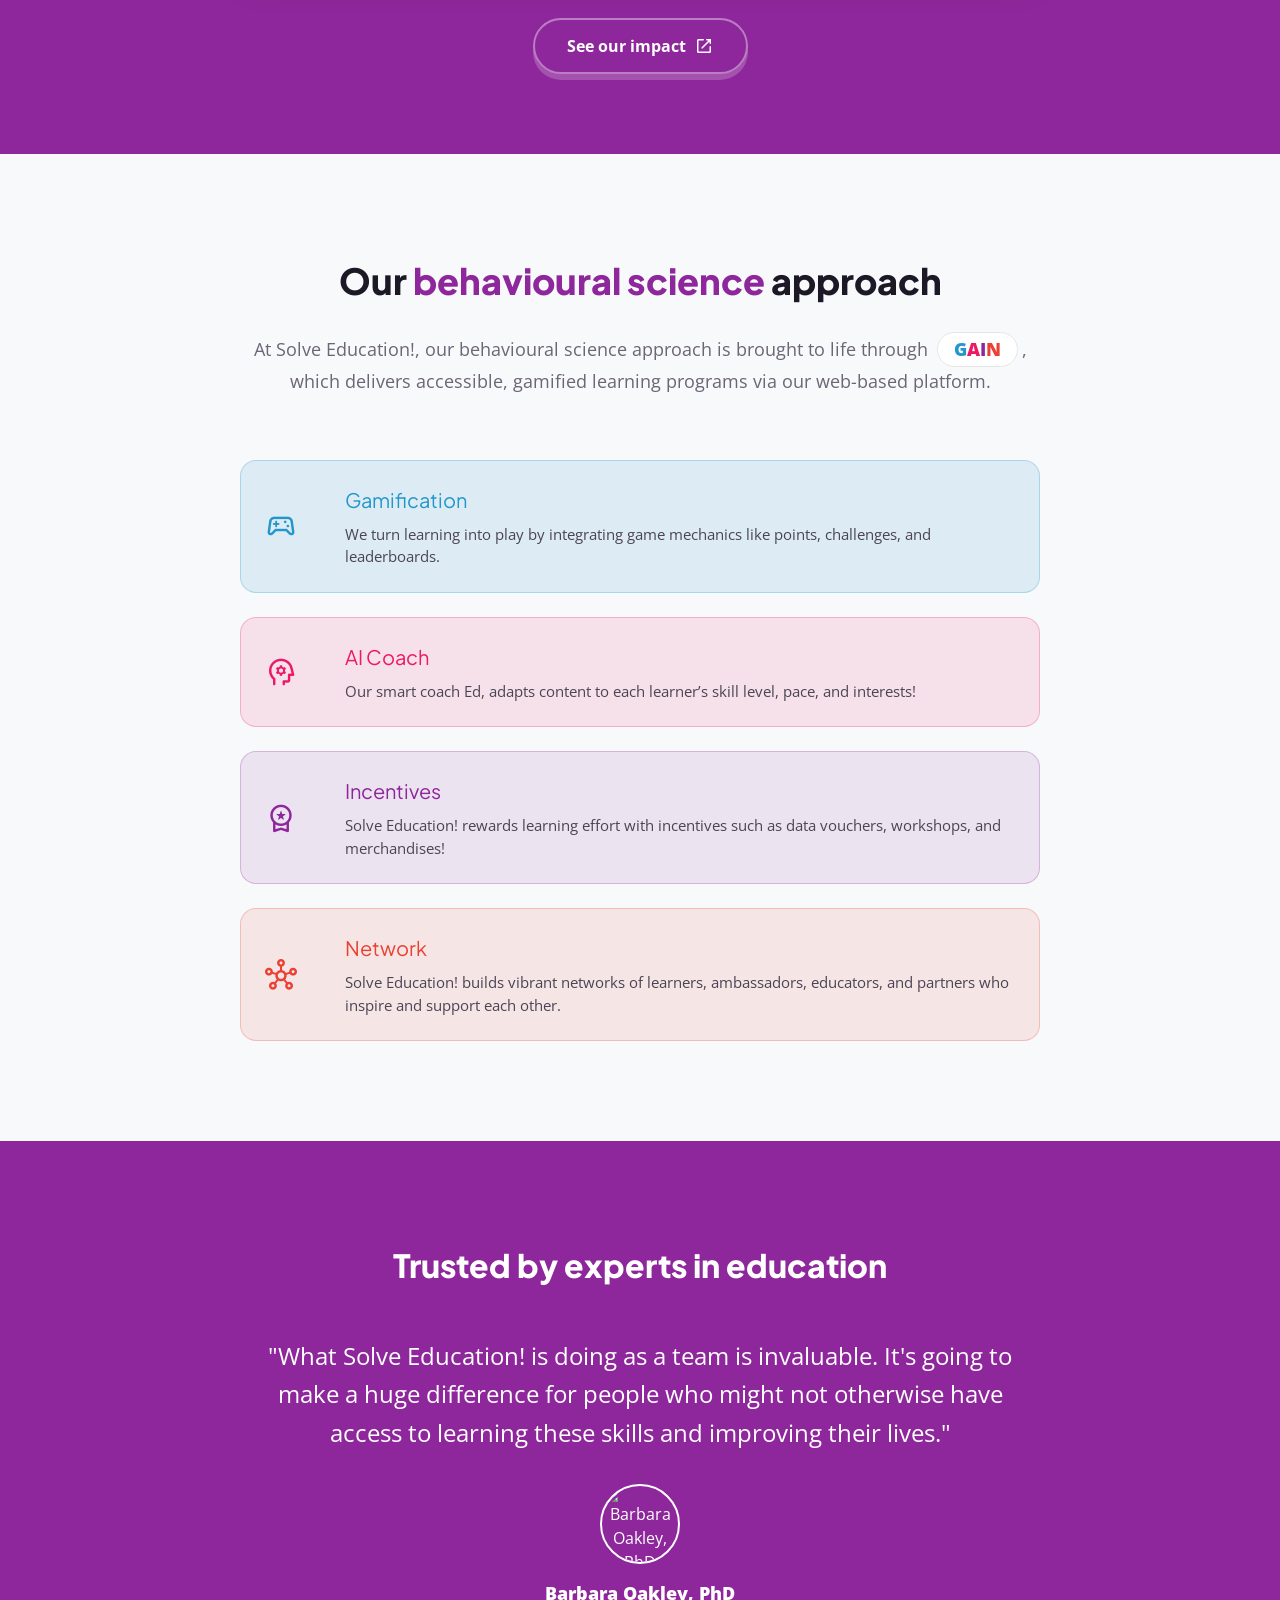
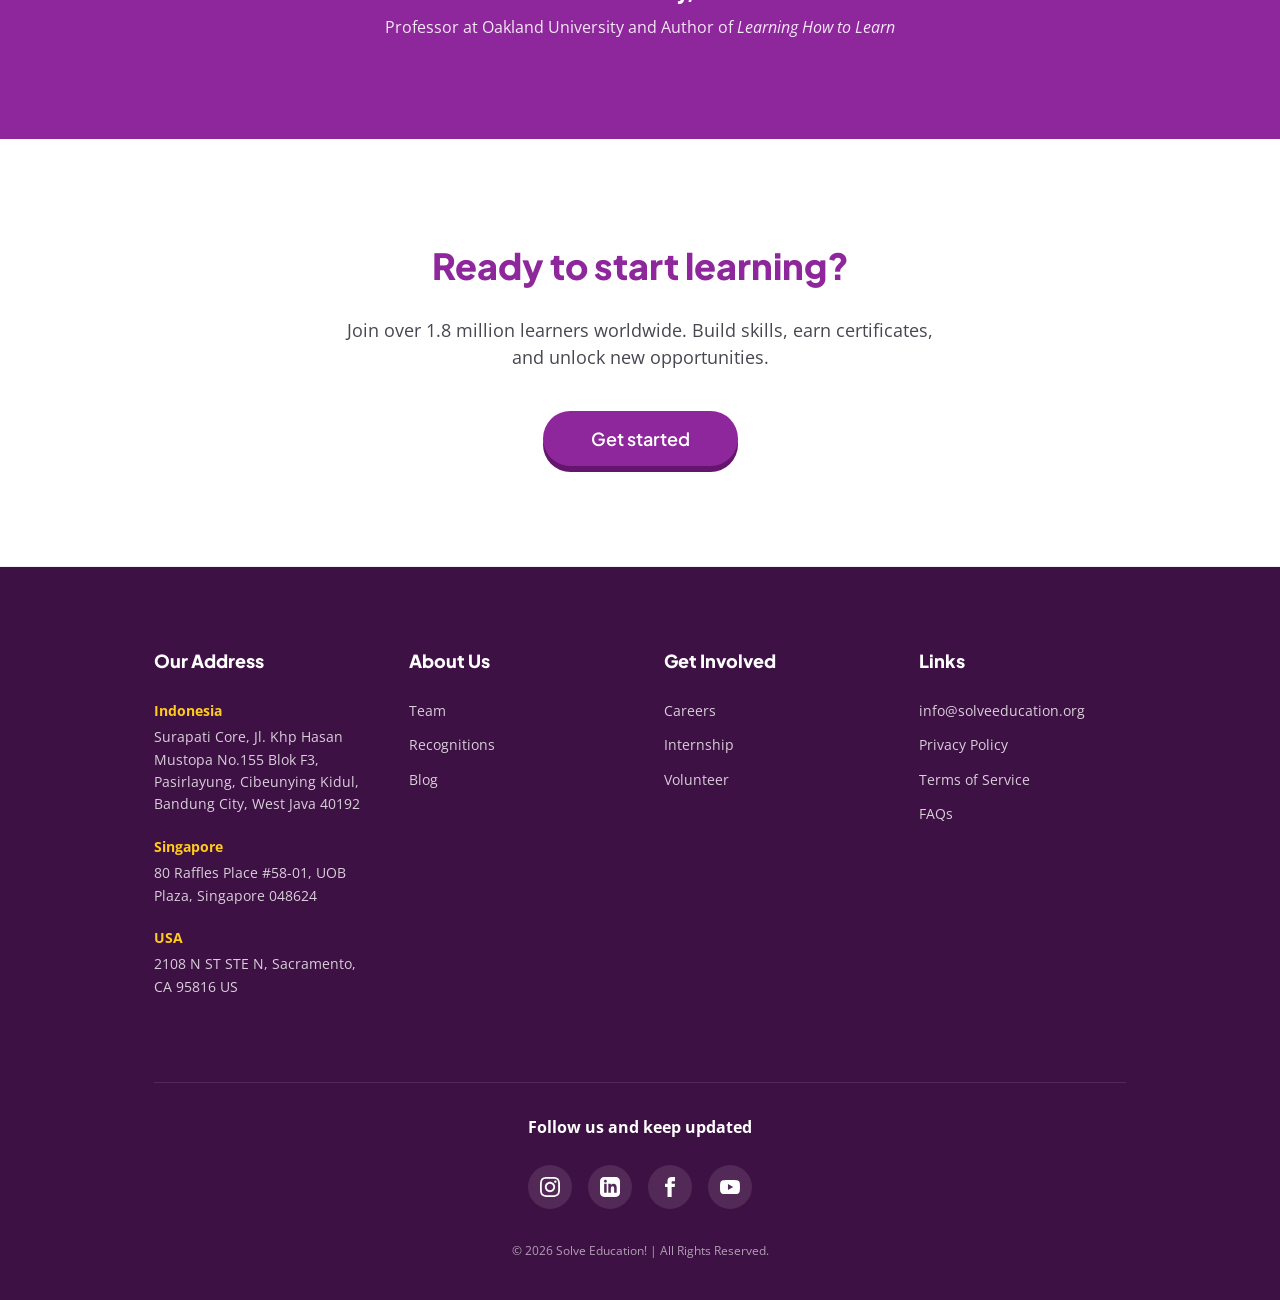
==== commit a10b8d49: "fix(onboarding): reconcile gender gate into the PRD and fix prototype defects The gender gate existe" ====
--- a/design/onboarding-solve-edu/prototype-web.html
+++ b/design/onboarding-solve-edu/prototype-web.html
@@ -21,7 +21,7 @@
       <div class="custom-select">
         <div class="select-selected" id="lang-select-selected" style="width: 210px; justify-content: space-between; white-space: nowrap;">
           <div style="display: flex; align-items: center; gap: 8px;">
-            <img id="selected-flag" class="flag-icon" src="https://flagcdn.com/w20/us.png" alt="English">
+            <img id="selected-flag" class="flag-icon" src="https://flagcdn.com/w20/us.png" alt="English" onerror="this.style.visibility='hidden'">
             <span id="selected-lang">English</span>
           </div>
           <span class="material-symbols-rounded" style="font-size: 18px;">expand_more</span>
@@ -269,20 +269,20 @@
 
     <!-- S2: Code Entry (Modal) -->
     <div id="code_entry_modal" class="modal-overlay">
-      <div class="modal-content text-center">
+      <div class="modal-content text-center" role="dialog" aria-modal="true" aria-labelledby="code_modal_title" tabindex="-1">
         <button class="modal-close" aria-label="Close" id="close-code-modal-btn">
           <span class="material-symbols-rounded">close</span>
         </button>
-        <h1 class="title" style="margin-top: 8px;">Join your program</h1>
+        <h1 class="title" id="code_modal_title" style="margin-top: 8px;">Join your program</h1>
         <p class="subtitle">Enter the 6-character code from your facilitator or teacher. (Hint: Try "123456")</p>
         
         <div class="code-input-group" id="code-group">
-          <input type="text" maxlength="1" class="code-digit" autofocus>
           <input type="text" maxlength="1" class="code-digit">
           <input type="text" maxlength="1" class="code-digit">
           <input type="text" maxlength="1" class="code-digit">
           <input type="text" maxlength="1" class="code-digit">
           <input type="text" maxlength="1" class="code-digit">
+          <input type="text" maxlength="1" class="code-digit">
         </div>
         
         <div class="error-text" id="code_error">
@@ -313,7 +313,7 @@
       <div style="max-width: 600px; width: 100%; margin: 32px auto;">
         <div id="country_combobox" class="custom-select" style="width: 100%; text-align: left; position: relative;">
           <div class="input-field" style="display: flex; align-items: center; gap: 12px; margin-bottom: 0; background: var(--surf);">
-            <img id="country_select_flag" class="flag-icon" src="" alt="" style="display: none; width: 24px; height: 18px;">
+            <img id="country_select_flag" class="flag-icon" src="" alt="" onerror="this.style.display='none'" style="display: none; width: 24px; height: 18px;">
             <input type="text" id="country_search" role="combobox" aria-labelledby="country_gate_title" aria-autocomplete="list" aria-controls="country_list" aria-expanded="false" autocomplete="off" placeholder="Type your country here" style="flex: 1; min-width: 0; border: 0; outline: 0; background: transparent; font: inherit; color: var(--ink); text-align: center;">
           </div>
           <div id="country_dropdown" class="select-items select-hide" role="presentation" style="width: 100%; max-height: 300px; top: 100%; left: 0; position: absolute; overflow-y: auto; z-index: 100; margin-top: 8px; padding: 0;">
@@ -402,8 +402,10 @@
       
       <div style="background: var(--surf); border: 1px solid var(--hair); border-radius: 16px; overflow: hidden; text-align: left; margin-bottom: 32px; box-shadow: 0 4px 16px rgba(0,0,0,0.06);">
         <!-- Hero media banner with immersive overlay -->
+        <!-- Placeholder photo: Vitaly Gariev via Unsplash (Unsplash License) -->
+        <!-- https://unsplash.com/photos/diverse-group-of-students-gathered-around-laptop-kp7qkHTgSKc -->
         <div style="position: relative;">
-          <img src="img/program-digital-heroes.png" alt="Digital Heroes learners collaborating at a workshop" width="546" height="261" loading="lazy" style="width: 100%; height: 190px; object-fit: cover; display: block;">
+          <img src="img/program-digital-heroes.jpg" alt="Learners collaborating around a laptop" width="1200" height="675" loading="lazy" style="width: 100%; height: 190px; object-fit: cover; display: block;">
           <div style="position: absolute; inset: 0; background: linear-gradient(to top, rgba(100,21,109,0.94) 0%, rgba(100,21,109,0.55) 45%, rgba(100,21,109,0.05) 100%);"></div>
           <div style="position: absolute; left: 24px; right: 24px; bottom: 20px; color: #fff;">
             <div style="font-size: 12px; font-weight: 700; text-transform: uppercase; letter-spacing: 1px; opacity: 0.9;">Program</div>
@@ -482,11 +484,11 @@
     
     <!-- S8: Sign In (Modal) -->
     <div id="sign_in_modal" class="modal-overlay">
-      <div class="modal-content text-center">
+      <div class="modal-content text-center" role="dialog" aria-modal="true" aria-labelledby="sign_in_modal_title" tabindex="-1">
         <button class="back-button" aria-label="Close" id="close-signin-modal-btn" style="position: absolute; top: 16px; left: 16px;">
           <span class="material-symbols-rounded">close</span>
         </button>
-        <h1 class="title" style="margin-top: 16px;">Login</h1>
+        <h1 class="title" id="sign_in_modal_title" style="margin-top: 16px;">Login</h1>
         <div style="height: 1px; background: var(--hair); margin: 24px 0;"></div>
         
         <input type="email" id="login_email_input" placeholder="Email address" class="input-field" style="margin-bottom: 12px; text-align: left;">
@@ -580,9 +582,9 @@
     </div>
   </main>
 
-  <div id="snackbar" class="snackbar">
-    <span class="material-symbols-rounded">block</span>
-    <span id="snackbar_text">You must be at least 15 years old to join.</span>
+  <div id="snackbar" class="snackbar" role="status">
+    <span class="material-symbols-rounded">info</span>
+    <span id="snackbar_text"></span>
   </div>
 
   <script>
--- a/design/onboarding-solve-edu/styles.css
+++ b/design/onboarding-solve-edu/styles.css
@@ -672,11 +672,16 @@
   z-index: 2000;
   opacity: 0;
   pointer-events: none;
-  transition: opacity 0.3s ease;
+  /* visibility keeps a closed modal out of the tab order; the 0.3s delay lets
+     the opacity fade-out finish before it is hidden. */
+  visibility: hidden;
+  transition: opacity 0.3s ease, visibility 0s linear 0.3s;
 }
 .modal-overlay.show {
   opacity: 1;
   pointer-events: auto;
+  visibility: visible;
+  transition: opacity 0.3s ease, visibility 0s;
 }
 .modal-content {
   background: var(--surf);
